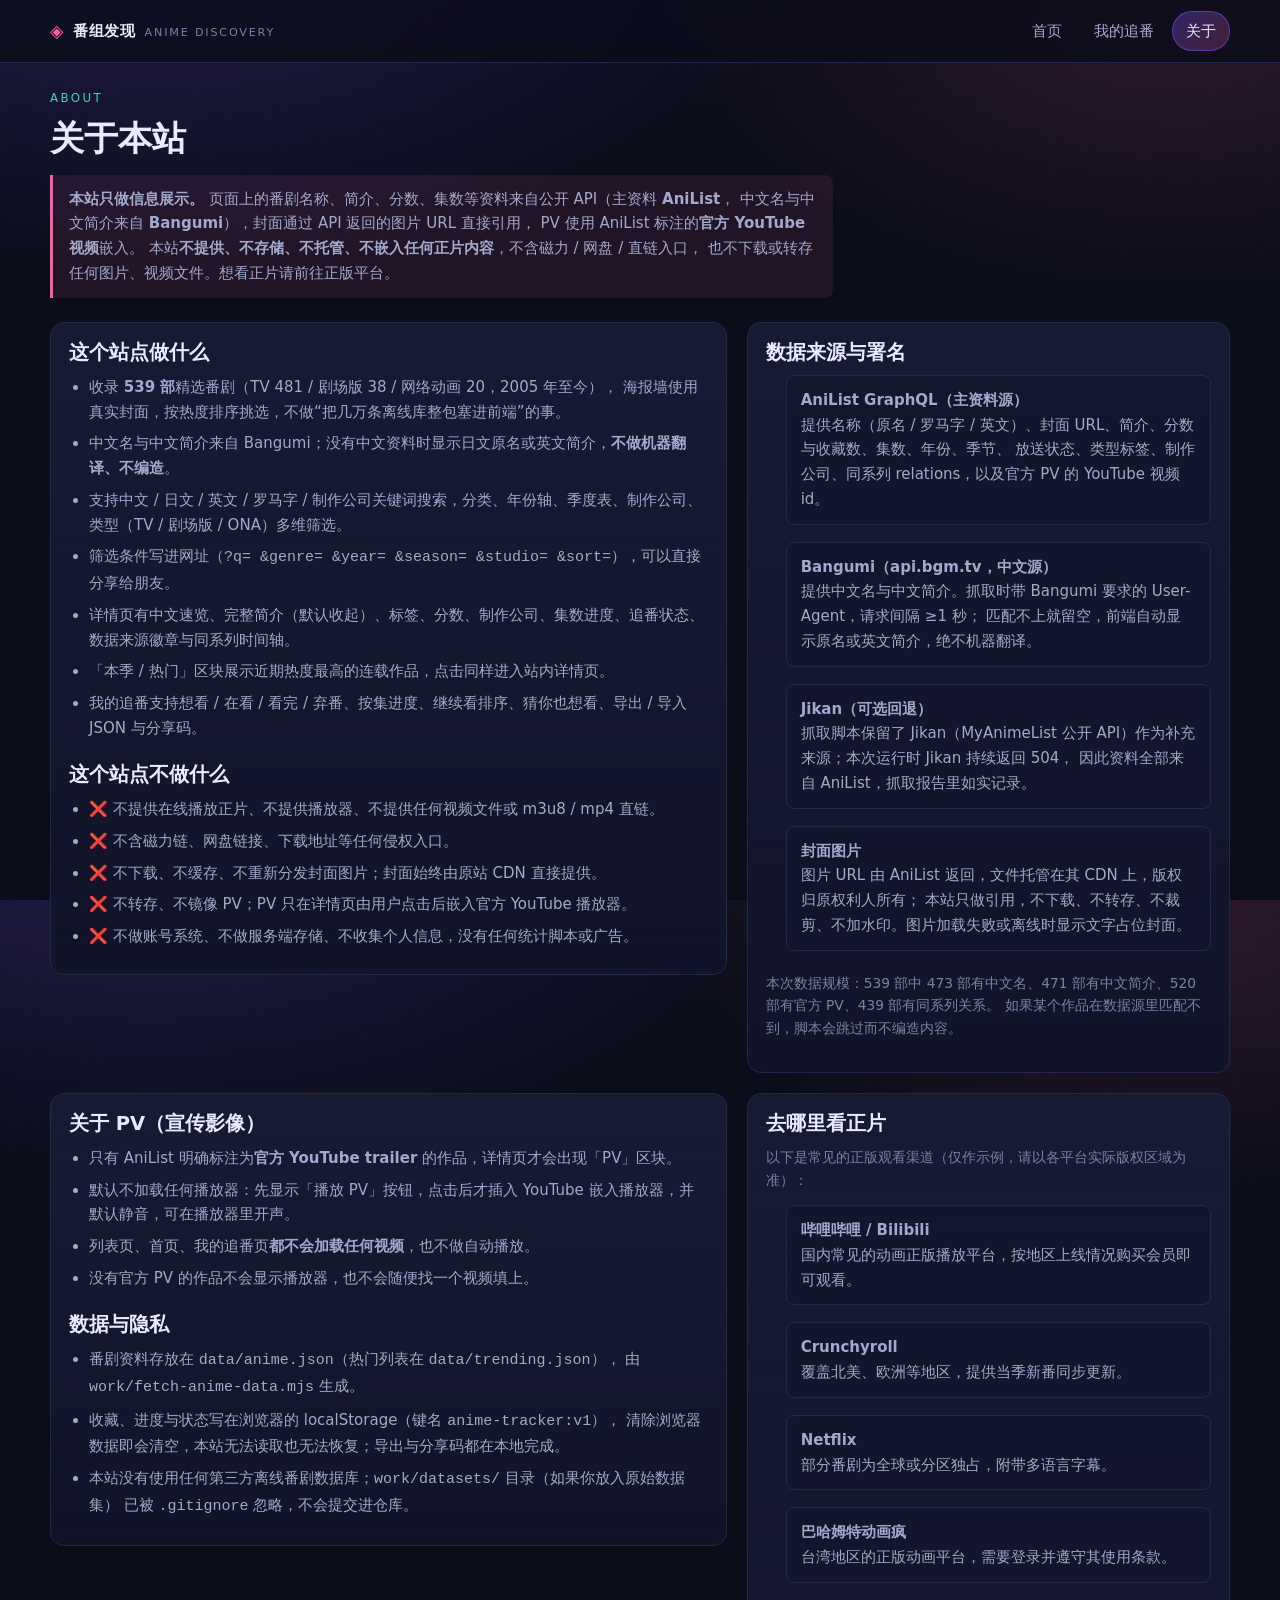
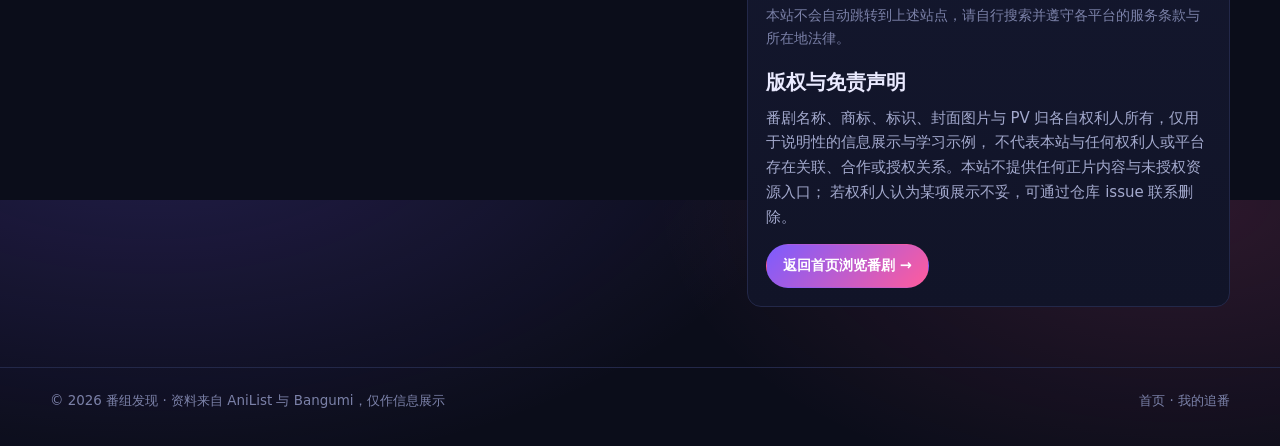
==== outputs/anime-discovery/about.html @ 5e6ad981 "chore: 静态资源加版本号，避免 CDN/浏览器缓存导致新旧资源混用" ====
<!DOCTYPE html>
<html lang="zh-CN">
<head>
<meta charset="utf-8">
<meta name="viewport" content="width=device-width, initial-scale=1">
<title>关于本站 · 番组发现 AnimeDiscovery</title>
<meta name="description" content="本站只做动漫信息展示与个人追番记录：资料来自 AniList 与 Bangumi，PV 为官方 YouTube 嵌入，封面版权归权利人，不提供在线播放。">
<link rel="stylesheet" href="assets/css/style.css?v=20260914">
<link rel="icon" href="data:image/svg+xml,<svg xmlns='http://www.w3.org/2000/svg' viewBox='0 0 32 32'><text y='26' font-size='26'>🌸</text></svg>">
</head>
<body data-page="about">

<header class="site-header">
  <div class="wrap header-inner">
    <a class="brand" href="index.html">
      <span class="brand-mark">◈</span>番组发现
      <span class="brand-sub">Anime Discovery</span>
    </a>
    <nav class="site-nav" aria-label="主导航">
      <a href="index.html" data-nav="home">首页</a>
      <a href="mylist.html" data-nav="mylist">我的追番<span class="mylist-badge" data-fav-count style="display:none">0</span></a>
      <a href="about.html" data-nav="about">关于</a>
    </nav>
  </div>
</header>

<main class="wrap">
  <p class="eyebrow">About</p>
  <h1>关于本站</h1>
  <p class="notice" style="max-width:82ch">
    <strong>本站只做信息展示。</strong>
    页面上的番剧名称、简介、分数、集数等资料来自公开 API（主资料 <strong>AniList</strong>，
    中文名与中文简介来自 <strong>Bangumi</strong>），封面通过 API 返回的图片 URL 直接引用，
    PV 使用 AniList 标注的<strong>官方 YouTube 视频</strong>嵌入。
    本站<strong>不提供、不存储、不托管、不嵌入任何正片内容</strong>，不含磁力 / 网盘 / 直链入口，
    也不下载或转存任何图片、视频文件。想看正片请前往正版平台。
  </p>

  <div class="about-grid" style="margin-top:24px">
    <div class="card">
      <h2>这个站点做什么</h2>
      <ul>
        <li>收录 <strong>539 部</strong>精选番剧（TV 481 / 剧场版 38 / 网络动画 20，2005 年至今），
          海报墙使用真实封面，按热度排序挑选，不做“把几万条离线库整包塞进前端”的事。</li>
        <li>中文名与中文简介来自 Bangumi；没有中文资料时显示日文原名或英文简介，<strong>不做机器翻译、不编造</strong>。</li>
        <li>支持中文 / 日文 / 英文 / 罗马字 / 制作公司关键词搜索，分类、年份轴、季度表、制作公司、类型（TV / 剧场版 / ONA）多维筛选。</li>
        <li>筛选条件写进网址（<code>?q= &amp;genre= &amp;year= &amp;season= &amp;studio= &amp;sort=</code>），可以直接分享给朋友。</li>
        <li>详情页有中文速览、完整简介（默认收起）、标签、分数、制作公司、集数进度、追番状态、数据来源徽章与同系列时间轴。</li>
        <li>「本季 / 热门」区块展示近期热度最高的连载作品，点击同样进入站内详情页。</li>
        <li>我的追番支持想看 / 在看 / 看完 / 弃番、按集进度、继续看排序、猜你也想看、导出 / 导入 JSON 与分享码。</li>
      </ul>

      <h2 style="margin-top:22px">这个站点不做什么</h2>
      <ul>
        <li>❌ 不提供在线播放正片、不提供播放器、不提供任何视频文件或 m3u8 / mp4 直链。</li>
        <li>❌ 不含磁力链、网盘链接、下载地址等任何侵权入口。</li>
        <li>❌ 不下载、不缓存、不重新分发封面图片；封面始终由原站 CDN 直接提供。</li>
        <li>❌ 不转存、不镜像 PV；PV 只在详情页由用户点击后嵌入官方 YouTube 播放器。</li>
        <li>❌ 不做账号系统、不做服务端存储、不收集个人信息，没有任何统计脚本或广告。</li>
      </ul>
    </div>

    <div class="card">
      <h2>数据来源与署名</h2>
      <ul class="legal-list">
        <li>
          <strong>AniList GraphQL（主资料源）</strong>
          提供名称（原名 / 罗马字 / 英文）、封面 URL、简介、分数与收藏数、集数、年份、季节、
          放送状态、类型标签、制作公司、同系列 relations，以及官方 PV 的 YouTube 视频 id。
        </li>
        <li>
          <strong>Bangumi（api.bgm.tv，中文源）</strong>
          提供中文名与中文简介。抓取时带 Bangumi 要求的 User-Agent，请求间隔 ≥1 秒；
          匹配不上就留空，前端自动显示原名或英文简介，绝不机器翻译。
        </li>
        <li>
          <strong>Jikan（可选回退）</strong>
          抓取脚本保留了 Jikan（MyAnimeList 公开 API）作为补充来源；本次运行时 Jikan 持续返回 504，
          因此资料全部来自 AniList，抓取报告里如实记录。
        </li>
        <li>
          <strong>封面图片</strong>
          图片 URL 由 AniList 返回，文件托管在其 CDN 上，版权归原权利人所有；
          本站只做引用，不下载、不转存、不裁剪、不加水印。图片加载失败或离线时显示文字占位封面。
        </li>
      </ul>
      <p class="faint" style="margin-top:14px">
        本次数据规模：539 部中 473 部有中文名、471 部有中文简介、520 部有官方 PV、439 部有同系列关系。
        如果某个作品在数据源里匹配不到，脚本会跳过而不编造内容。
      </p>
    </div>
  </div>

  <div class="about-grid" style="margin-top:20px">
    <div class="card">
      <h2>关于 PV（宣传影像）</h2>
      <ul>
        <li>只有 AniList 明确标注为<strong>官方 YouTube trailer</strong> 的作品，详情页才会出现「PV」区块。</li>
        <li>默认不加载任何播放器：先显示「播放 PV」按钮，点击后才插入 YouTube 嵌入播放器，并默认静音，可在播放器里开声。</li>
        <li>列表页、首页、我的追番页<strong>都不会加载任何视频</strong>，也不做自动播放。</li>
        <li>没有官方 PV 的作品不会显示播放器，也不会随便找一个视频填上。</li>
      </ul>

      <h2 style="margin-top:22px">数据与隐私</h2>
      <ul>
        <li>番剧资料存放在 <code>data/anime.json</code>（热门列表在 <code>data/trending.json</code>），
          由 <code>work/fetch-anime-data.mjs</code> 生成。</li>
        <li>收藏、进度与状态写在浏览器的 localStorage（键名 <code>anime-tracker:v1</code>），
          清除浏览器数据即会清空，本站无法读取也无法恢复；导出与分享码都在本地完成。</li>
        <li>本站没有使用任何第三方离线番剧数据库；<code>work/datasets/</code> 目录（如果你放入原始数据集）
          已被 <code>.gitignore</code> 忽略，不会提交进仓库。</li>
      </ul>
    </div>

    <div class="card">
      <h2>去哪里看正片</h2>
      <p class="faint" style="margin-top:0">以下是常见的正版观看渠道（仅作示例，请以各平台实际版权区域为准）：</p>
      <ul class="legal-list">
        <li><strong>哔哩哔哩 / Bilibili</strong>国内常见的动画正版播放平台，按地区上线情况购买会员即可观看。</li>
        <li><strong>Crunchyroll</strong>覆盖北美、欧洲等地区，提供当季新番同步更新。</li>
        <li><strong>Netflix</strong>部分番剧为全球或分区独占，附带多语言字幕。</li>
        <li><strong>巴哈姆特动画疯</strong>台湾地区的正版动画平台，需要登录并遵守其使用条款。</li>
      </ul>
      <p class="faint" style="margin-top:14px">
        本站不会自动跳转到上述站点，请自行搜索并遵守各平台的服务条款与所在地法律。
      </p>

      <h2 style="margin-top:22px">版权与免责声明</h2>
      <p class="muted" style="margin-top:0">
        番剧名称、商标、标识、封面图片与 PV 归各自权利人所有，仅用于说明性的信息展示与学习示例，
        不代表本站与任何权利人或平台存在关联、合作或授权关系。本站不提供任何正片内容与未授权资源入口；
        若权利人认为某项展示不妥，可通过仓库 issue 联系删除。
      </p>
      <p style="margin-bottom:0"><a class="btn btn-primary" href="index.html">返回首页浏览番剧 →</a></p>
    </div>
  </div>
</main>

<footer class="site-footer">
  <div class="wrap footer-inner">
    <span>© <span data-year>2026</span> 番组发现 · 资料来自 AniList 与 Bangumi，仅作信息展示</span>
    <span><a href="index.html">首页</a> · <a href="mylist.html">我的追番</a></span>
  </div>
</footer>

<script src="assets/js/data.js?v=20260914"></script>
<script src="assets/js/store.js?v=20260914"></script>
<script src="assets/js/ui.js?v=20260914"></script>
</body>
</html>
---- outputs/anime-discovery/assets/css/style.css ----
/* ==========================================================================
   番组发现 AnimeDiscovery —— 深色二次元风格样式表
   仅本地资源，无外链字体/图片。动画克制，尊重 prefers-reduced-motion。
   ========================================================================== */

:root {
  --bg: #0b0d1a;
  --bg-soft: #111428;
  --panel: #161a33;
  --panel-2: #1c2142;
  --line: #2a3060;
  --line-soft: #232849;
  --text: #eaeaff;
  --text-dim: #a3a9cd;
  --text-faint: #7b81a8;
  --accent: #7c5cff;
  --accent-2: #ff5c9d;
  --accent-3: #35d6c8;
  --warn: #ffcf5c;
  --radius-s: 8px;
  --radius: 14px;
  --radius-l: 22px;
  --shadow: 0 18px 40px rgba(4, 6, 20, 0.55);
  --maxw: 1180px;
}

* { box-sizing: border-box; }

html, body { height: 100%; }

body {
  margin: 0;
  background:
    radial-gradient(1100px 620px at 12% -12%, rgba(124, 92, 255, 0.22), transparent 62%),
    radial-gradient(900px 520px at 92% 0%, rgba(255, 92, 157, 0.14), transparent 58%),
    var(--bg);
  color: var(--text);
  font-family: "PingFang SC", "Hiragino Sans GB", "Microsoft YaHei", "Noto Sans SC",
    system-ui, -apple-system, "Segoe UI", sans-serif;
  font-size: 15px;
  line-height: 1.65;
  -webkit-font-smoothing: antialiased;
}

a { color: inherit; text-decoration: none; }
img { max-width: 100%; display: block; }
button, input, select { font: inherit; color: inherit; }

.wrap { width: min(100% - 32px, var(--maxw)); margin: 0 auto; }

/* --------------------------------- 顶栏 -------------------------------- */

.site-header {
  position: sticky;
  top: 0;
  z-index: 24;
  backdrop-filter: blur(14px);
  background: rgba(11, 13, 26, 0.82);
  border-bottom: 1px solid var(--line-soft);
}

.header-inner {
  display: flex;
  align-items: center;
  justify-content: space-between;
  gap: 16px;
  min-height: 62px;
}

.brand {
  display: flex;
  align-items: baseline;
  gap: 9px;
  font-weight: 700;
  letter-spacing: 0.04em;
}

.brand-mark {
  color: var(--accent-2);
  font-size: 1.1rem;
  transform: translateY(1px);
}

.brand-sub {
  font-size: 0.7rem;
  font-weight: 500;
  letter-spacing: 0.16em;
  text-transform: uppercase;
  color: var(--text-faint);
}

.site-nav {
  display: flex;
  align-items: center;
  gap: 4px;
  flex-wrap: wrap;
}

.site-nav a {
  padding: 7px 13px;
  border-radius: 999px;
  color: var(--text-dim);
  font-size: 0.92rem;
  border: 1px solid transparent;
  transition: color 0.16s ease, background 0.16s ease, border-color 0.16s ease;
}

.site-nav a:hover { color: var(--text); background: rgba(124, 92, 255, 0.14); }

.site-nav a.active {
  color: var(--text);
  background: linear-gradient(135deg, rgba(124, 92, 255, 0.32), rgba(255, 92, 157, 0.22));
  border-color: rgba(124, 92, 255, 0.45);
}

.mylist-badge {
  display: inline-block;
  min-width: 18px;
  padding: 0 5px;
  margin-left: 6px;
  border-radius: 999px;
  background: var(--accent-2);
  color: #1a0a17;
  font-size: 0.72rem;
  font-weight: 700;
  text-align: center;
  line-height: 17px;
}

/* --------------------------------- 通用 -------------------------------- */

main { padding: 26px 0 60px; }

.eyebrow {
  font-size: 0.74rem;
  letter-spacing: 0.2em;
  text-transform: uppercase;
  color: var(--accent-3);
  margin: 0 0 8px;
}

h1, h2, h3 { line-height: 1.25; margin: 0 0 10px; }
h1 { font-size: clamp(1.5rem, 3.4vw, 2.15rem); }
h2 { font-size: 1.22rem; }
h3 { font-size: 1rem; }

.muted { color: var(--text-dim); }
.faint { color: var(--text-faint); font-size: 0.86rem; }

.section-head {
  display: flex;
  align-items: flex-end;
  justify-content: space-between;
  gap: 14px;
  flex-wrap: wrap;
  margin: 34px 0 16px;
}

.section-head p { margin: 0; }

.card {
  background: linear-gradient(180deg, var(--panel), var(--bg-soft));
  border: 1px solid var(--line-soft);
  border-radius: var(--radius);
  padding: 18px;
}

/* --------------------------------- 按钮 -------------------------------- */

.btn {
  display: inline-flex;
  align-items: center;
  justify-content: center;
  gap: 7px;
  padding: 9px 16px;
  border-radius: 999px;
  border: 1px solid var(--line);
  background: rgba(28, 33, 66, 0.85);
  color: var(--text);
  cursor: pointer;
  font-size: 0.9rem;
  transition: transform 0.14s ease, border-color 0.14s ease, background 0.14s ease;
}

.btn:hover { border-color: var(--accent); background: rgba(124, 92, 255, 0.2); }
.btn:active { transform: translateY(1px); }

.btn-primary {
  background: linear-gradient(135deg, var(--accent), var(--accent-2));
  border-color: transparent;
  color: #fff;
  font-weight: 600;
}

.btn-primary:hover { background: linear-gradient(135deg, #8f73ff, #ff74ae); }

.btn-ghost { background: transparent; }
.btn-danger:hover { border-color: #ff6b8a; background: rgba(255, 107, 138, 0.16); }
.btn-sm { padding: 6px 12px; font-size: 0.82rem; }

/* --------------------------------- 首页 Hero ---------------------------- */

.hero {
  position: relative;
  border: 1px solid var(--line-soft);
  border-radius: var(--radius-l);
  padding: 30px clamp(18px, 3vw, 34px);
  background:
    radial-gradient(620px 260px at 88% 8%, rgba(255, 92, 157, 0.2), transparent 64%),
    radial-gradient(520px 240px at 6% 96%, rgba(53, 214, 200, 0.16), transparent 62%),
    linear-gradient(150deg, #171b38, #0e1128);
  overflow: hidden;
}

.hero h1 span {
  background: linear-gradient(120deg, var(--accent-2), var(--accent), var(--accent-3));
  -webkit-background-clip: text;
  background-clip: text;
  color: transparent;
}

.hero p { max-width: 62ch; margin: 0 0 20px; color: var(--text-dim); }

.search-row {
  display: flex;
  gap: 10px;
  flex-wrap: wrap;
  align-items: center;
}

.search-box {
  position: relative;
  flex: 1 1 320px;
  max-width: 520px;
}

.search-box input {
  width: 100%;
  padding: 12px 42px 12px 40px;
  border-radius: 999px;
  border: 1px solid var(--line);
  background: rgba(9, 11, 24, 0.75);
  outline: none;
  transition: border-color 0.16s ease, box-shadow 0.16s ease;
}

.search-box input:focus {
  border-color: var(--accent);
  box-shadow: 0 0 0 3px rgba(124, 92, 255, 0.22);
}

.search-box .icon {
  position: absolute;
  left: 15px;
  top: 50%;
  transform: translateY(-50%);
  color: var(--text-faint);
  pointer-events: none;
}

.search-clear {
  position: absolute;
  right: 8px;
  top: 50%;
  transform: translateY(-50%);
  width: 28px;
  height: 28px;
  border-radius: 50%;
  border: none;
  background: transparent;
  color: var(--text-faint);
  cursor: pointer;
  display: none;
}

.search-clear:hover { color: var(--text); background: rgba(255, 255, 255, 0.08); }
.search-box.has-value .search-clear { display: block; }

.hero-stats {
  display: flex;
  gap: 22px;
  flex-wrap: wrap;
  margin-top: 22px;
  padding-top: 18px;
  border-top: 1px dashed var(--line-soft);
}

.hero-stats div strong { display: block; font-size: 1.25rem; }
.hero-stats div span { font-size: 0.8rem; color: var(--text-faint); }

/* -------------------------------- 筛选条 -------------------------------- */

.toolbar {
  display: flex;
  align-items: center;
  justify-content: space-between;
  gap: 14px;
  flex-wrap: wrap;
  margin: 26px 0 12px;
}

.chips { display: flex; gap: 8px; flex-wrap: wrap; }

.chip {
  padding: 7px 15px;
  border-radius: 999px;
  border: 1px solid var(--line);
  background: rgba(22, 26, 51, 0.8);
  color: var(--text-dim);
  cursor: pointer;
  font-size: 0.87rem;
  transition: color 0.16s ease, border-color 0.16s ease, background 0.16s ease;
}

.chip:hover { color: var(--text); border-color: var(--accent); }

.chip[aria-pressed="true"] {
  color: #fff;
  font-weight: 600;
  border-color: transparent;
  background: linear-gradient(135deg, var(--accent), var(--accent-2));
}

.select-wrap { display: flex; align-items: center; gap: 8px; font-size: 0.85rem; color: var(--text-faint); }

select {
  padding: 8px 12px;
  border-radius: 999px;
  border: 1px solid var(--line);
  background: rgba(22, 26, 51, 0.9);
  cursor: pointer;
}

/* -------------------------------- 海报墙 -------------------------------- */

.poster-grid {
  display: grid;
  grid-template-columns: repeat(auto-fill, minmax(178px, 1fr));
  gap: 18px;
  margin-top: 6px;
}

.poster-card {
  display: flex;
  flex-direction: column;
  border-radius: var(--radius);
  border: 1px solid var(--line-soft);
  background: linear-gradient(180deg, var(--panel), #12152b);
  overflow: hidden;
  transition: transform 0.18s ease, border-color 0.18s ease, box-shadow 0.18s ease;
}

.poster-card:hover {
  transform: translateY(-4px);
  border-color: rgba(124, 92, 255, 0.6);
  box-shadow: var(--shadow);
}

.poster-card .cover { position: relative; }

.cover-wrap { position: relative; display: block; line-height: 0; }
.cover-link { display: block; }

.cover {
  position: relative;
  aspect-ratio: 3 / 4.2;
  overflow: hidden;
  isolation: isolate;
  background: #131730;
}

/* 文字兜底封面：离线或图片 404 时显示的渐变 + 标题 */
.cover-fallback {
  position: absolute;
  inset: 0;
  display: flex;
  flex-direction: column;
  justify-content: flex-end;
  gap: 6px;
  padding: 14px;
  z-index: 0;
}

.cover-fallback::before {
  content: "";
  position: absolute;
  inset: 0;
  background:
    repeating-linear-gradient(115deg, rgba(255, 255, 255, 0.07) 0 2px, transparent 2px 16px),
    radial-gradient(120% 80% at 80% 0%, rgba(255, 255, 255, 0.24), transparent 60%);
  mix-blend-mode: screen;
  opacity: 0.75;
  z-index: -1;
}

.cover-fallback::after {
  content: "";
  position: absolute;
  inset: 0;
  background: linear-gradient(180deg, transparent 34%, rgba(6, 7, 18, 0.72) 100%);
  z-index: -1;
}

/* 真实封面图（远程 URL，本站不下载图片文件） */
.cover-img {
  position: absolute;
  inset: 0;
  width: 100%;
  height: 100%;
  object-fit: cover;
  object-position: center top;
  z-index: 1;
}

/* 图片加载成功后只留渐变底色，隐藏占位文字，避免文字压在海报上 */
.cover.has-image .cover-fallback > * { display: none; }

.cover.has-image .cover-fallback::after {
  background: linear-gradient(180deg, rgba(6, 7, 18, 0.28) 0%, transparent 26%, transparent 62%, rgba(6, 7, 18, 0.62) 100%);
}

.cover-emoji {
  font-size: 1.9rem;
  line-height: 1;
  filter: drop-shadow(0 4px 10px rgba(0, 0, 0, 0.45));
}

.cover-title {
  font-weight: 700;
  font-size: 0.98rem;
  line-height: 1.32;
  text-shadow: 0 2px 12px rgba(0, 0, 0, 0.6);
}

.cover-meta { font-size: 0.74rem; color: rgba(255, 255, 255, 0.78); letter-spacing: 0.04em; }

.cover-tag {
  position: absolute;
  top: 10px;
  left: 10px;
  z-index: 3;
  padding: 3px 9px;
  border-radius: 999px;
  background: rgba(8, 10, 22, 0.72);
  border: 1px solid rgba(255, 255, 255, 0.18);
  font-size: 0.7rem;
  letter-spacing: 0.06em;
}

.cover-fav {
  position: absolute;
  top: 8px;
  right: 8px;
  z-index: 4;
  width: 30px;
  height: 30px;
  border-radius: 50%;
  border: 1px solid rgba(255, 255, 255, 0.2);
  background: rgba(8, 10, 22, 0.7);
  color: var(--text-dim);
  cursor: pointer;
  font-size: 0.9rem;
  line-height: 1;
}

.cover-fav:hover { color: var(--accent-2); border-color: var(--accent-2); }
.cover-fav[aria-pressed="true"] { color: var(--accent-2); border-color: var(--accent-2); background: rgba(255, 92, 157, 0.18); }

.poster-body { padding: 11px 13px 14px; display: flex; flex-direction: column; gap: 8px; flex: 1; }

.poster-title {
  font-weight: 600;
  font-size: 0.97rem;
  display: -webkit-box;
  -webkit-line-clamp: 2;
  -webkit-box-orient: vertical;
  overflow: hidden;
}

.poster-sub { font-size: 0.78rem; color: var(--text-faint); }

.tag-row { display: flex; gap: 6px; flex-wrap: wrap; }

.tag {
  font-size: 0.72rem;
  padding: 2px 9px;
  border-radius: 999px;
  border: 1px solid var(--line);
  color: var(--text-dim);
  background: rgba(124, 92, 255, 0.1);
}

.tag-cat {
  background: linear-gradient(135deg, rgba(124, 92, 255, 0.26), rgba(255, 92, 157, 0.2));
  color: var(--text);
  border-color: transparent;
}

.rating {
  color: var(--warn);
  font-variant-numeric: tabular-nums;
  font-size: 0.82rem;
}

/* 进度条 */

.progress {
  --pct: 0%;
  position: relative;
  height: 6px;
  border-radius: 999px;
  background: rgba(255, 255, 255, 0.11);
  overflow: hidden;
}

.progress > i {
  position: absolute;
  inset: 0 auto 0 0;
  width: var(--pct);
  border-radius: 999px;
  background: linear-gradient(90deg, var(--accent), var(--accent-2));
}

.progress-line { display: flex; align-items: center; gap: 9px; }
.progress-line .progress { flex: 1; }

/* ------------------------------- 详情页 -------------------------------- */

.detail-hero {
  display: grid;
  grid-template-columns: minmax(0, 268px) minmax(0, 1fr);
  gap: 26px;
  align-items: start;
  padding: 24px;
  border-radius: var(--radius-l);
  border: 1px solid var(--line-soft);
  background:
    radial-gradient(520px 260px at 6% 0%, rgba(124, 92, 255, 0.22), transparent 64%),
    linear-gradient(160deg, #171b38, #0e1128);
}

.detail-cover .cover { border-radius: var(--radius); aspect-ratio: 3 / 4.2; }

.detail-info h1 { margin-bottom: 6px; }

.meta-line {
  display: flex;
  gap: 8px 16px;
  flex-wrap: wrap;
  color: var(--text-faint);
  font-size: 0.86rem;
  margin-bottom: 14px;
}

.synopsis { color: var(--text-dim); margin: 0 0 16px; }

.action-row { display: flex; gap: 10px; flex-wrap: wrap; align-items: center; }

.detail-columns {
  display: grid;
  grid-template-columns: minmax(0, 1.25fr) minmax(0, 1fr);
  gap: 22px;
  margin-top: 22px;
  align-items: start;
}

/* 集数列表 */

.episode-list { list-style: none; margin: 0; padding: 0; display: flex; flex-direction: column; gap: 8px; }

.episode {
  display: flex;
  align-items: center;
  gap: 12px;
  padding: 10px 12px;
  border-radius: var(--radius-s);
  border: 1px solid var(--line-soft);
  background: rgba(18, 21, 43, 0.75);
  cursor: pointer;
  transition: border-color 0.16s ease, background 0.16s ease;
}

.episode:hover { border-color: var(--accent); background: rgba(124, 92, 255, 0.12); }
.episode.watched { border-color: rgba(53, 214, 200, 0.42); background: rgba(53, 214, 200, 0.08); }

.ep-num {
  flex: 0 0 auto;
  width: 42px;
  height: 42px;
  border-radius: 10px;
  display: grid;
  place-items: center;
  font-weight: 700;
  font-size: 0.86rem;
  background: linear-gradient(135deg, rgba(124, 92, 255, 0.4), rgba(255, 92, 157, 0.3));
}

.episode.watched .ep-num { background: linear-gradient(135deg, rgba(53, 214, 200, 0.5), rgba(124, 92, 255, 0.34)); }

.ep-text { flex: 1; min-width: 0; }
.ep-text strong { display: block; font-size: 0.94rem; font-weight: 600; }
.ep-text span { display: block; font-size: 0.8rem; color: var(--text-faint); }

.ep-check {
  flex: 0 0 auto;
  width: 26px;
  height: 26px;
  border-radius: 50%;
  border: 1px solid var(--line);
  display: grid;
  place-items: center;
  font-size: 0.8rem;
  color: transparent;
  background: rgba(255, 255, 255, 0.04);
}

.episode.watched .ep-check { color: #06201d; border-color: transparent; background: var(--accent-3); }

/* 相关推荐 */

.related-grid {
  display: grid;
  grid-template-columns: repeat(auto-fill, minmax(120px, 1fr));
  gap: 12px;
}

.kv { list-style: none; margin: 0; padding: 0; display: flex; flex-direction: column; gap: 9px; }

.kv li {
  display: flex;
  align-items: baseline;
  justify-content: space-between;
  gap: 14px;
  padding-bottom: 8px;
  border-bottom: 1px dashed var(--line-soft);
}

.kv li:last-child { border-bottom: none; padding-bottom: 0; }
.kv li span:first-child { color: var(--text-faint); font-size: 0.84rem; flex: 0 0 auto; }
.kv li span:last-child { text-align: right; }

.ep-actions { display: flex; gap: 8px; flex-wrap: wrap; margin-bottom: 12px; }

.related-card { border-radius: var(--radius-s); overflow: hidden; border: 1px solid var(--line-soft); }
.related-card .cover { aspect-ratio: 3 / 3.6; padding: 10px; }
.related-card .cover-fallback { padding: 10px; }
.related-card .cover-title { font-size: 0.84rem; }
.related-card .cover-emoji { font-size: 1.4rem; }

/* ------------------------------ 我的追番 ------------------------------- */

.mylist-grid {
  display: grid;
  grid-template-columns: repeat(auto-fill, minmax(280px, 1fr));
  gap: 16px;
}

.mylist-item {
  display: flex;
  gap: 14px;
  padding: 14px;
  border-radius: var(--radius);
  border: 1px solid var(--line-soft);
  background: linear-gradient(180deg, var(--panel), #12152b);
}

.mylist-item .thumb {
  flex: 0 0 76px;
  border-radius: 10px;
  overflow: hidden;
}

.mylist-item .thumb .cover { aspect-ratio: 3 / 4.2; padding: 8px; }
.mylist-item .thumb .cover-fallback { padding: 8px; }
.mylist-item .thumb .cover-emoji { font-size: 1.2rem; }
.mylist-item .thumb .cover-title { font-size: 0.62rem; }

.mylist-item .body { flex: 1; min-width: 0; display: flex; flex-direction: column; gap: 8px; }
.mylist-item h3 { margin: 0; font-size: 1rem; }

.item-actions { display: flex; gap: 8px; flex-wrap: wrap; margin-top: auto; }

.stat-row {
  display: grid;
  grid-template-columns: repeat(auto-fit, minmax(150px, 1fr));
  gap: 14px;
  margin: 22px 0 6px;
}

.stat { padding: 14px 16px; border-radius: var(--radius); border: 1px solid var(--line-soft); background: rgba(18, 21, 43, 0.7); }
.stat strong { display: block; font-size: 1.4rem; }
.stat span { font-size: 0.8rem; color: var(--text-faint); }

/* 空状态 */

.empty {
  padding: 42px 20px;
  text-align: center;
  border-radius: var(--radius);
  border: 1px dashed var(--line);
  background: rgba(18, 21, 43, 0.5);
}

.empty p { margin: 6px 0 16px; color: var(--text-dim); }

/* -------------------------------- 关于页 ------------------------------- */

.about-grid { display: grid; grid-template-columns: minmax(0, 1.4fr) minmax(0, 1fr); gap: 20px; align-items: start; }
.about-grid ul { margin: 8px 0 0; padding-left: 20px; color: var(--text-dim); }
.about-grid li { margin-bottom: 7px; }

.notice {
  border-left: 3px solid var(--accent-2);
  background: rgba(255, 92, 157, 0.09);
  padding: 12px 16px;
  border-radius: 0 var(--radius-s) var(--radius-s) 0;
  color: var(--text-dim);
}

.legal-list { list-style: none; margin: 0; padding: 0; display: flex; flex-direction: column; gap: 10px; }

.legal-list li {
  padding: 12px 14px;
  border-radius: var(--radius-s);
  border: 1px solid var(--line-soft);
  background: rgba(18, 21, 43, 0.6);
}

.legal-list strong { display: block; }

/* -------------------------------- 页脚 --------------------------------- */

.site-footer {
  border-top: 1px solid var(--line-soft);
  padding: 22px 0 34px;
  color: var(--text-faint);
  font-size: 0.84rem;
}

.footer-inner { display: flex; justify-content: space-between; gap: 14px; flex-wrap: wrap; }
.footer-inner a:hover { color: var(--text); }

/* --------------------------- 本季 / 热门 区块 --------------------------- */

.trend-strip {
  display: grid;
  grid-auto-flow: column;
  grid-auto-columns: minmax(148px, 1fr);
  gap: 14px;
  overflow-x: auto;
  padding: 4px 4px 14px;
  scroll-snap-type: x proximity;
  scrollbar-width: thin;
}

.trend-card {
  width: 148px;
  border-radius: var(--radius);
  border: 1px solid var(--line-soft);
  background: linear-gradient(180deg, var(--panel), #12152b);
  overflow: hidden;
  scroll-snap-align: start;
  transition: transform 0.18s ease, border-color 0.18s ease;
}

.trend-card:hover { transform: translateY(-3px); border-color: rgba(124, 92, 255, 0.6); }

.trend-link { position: relative; display: block; }
.trend-link .cover { aspect-ratio: 3 / 4; border-radius: 0; }
.trend-link .cover-title { font-size: 0.78rem; }
.trend-link .cover-emoji { font-size: 1.3rem; }

.trend-rank {
  position: absolute;
  left: 8px;
  bottom: 8px;
  z-index: 3;
  padding: 2px 9px;
  border-radius: 999px;
  background: rgba(8, 10, 22, 0.78);
  border: 1px solid rgba(255, 255, 255, 0.22);
  font-size: 0.72rem;
  font-weight: 700;
  color: var(--warn);
}

.trend-body { padding: 9px 11px 12px; display: flex; flex-direction: column; gap: 4px; }

.trend-title {
  font-size: 0.86rem;
  font-weight: 600;
  line-height: 1.35;
  display: -webkit-box;
  -webkit-line-clamp: 2;
  -webkit-box-orient: vertical;
  overflow: hidden;
}

.trend-hint { color: var(--accent-3); }

/* ------------------------------ 简介区块 -------------------------------- */

.synopsis-block { margin: 16px 0 4px; }
.synopsis-block h3 { margin: 14px 0 6px; font-size: 0.94rem; color: var(--text); }
.synopsis-block h3:first-child { margin-top: 0; }

.summary-zh {
  padding: 12px 14px;
  border-radius: var(--radius-s);
  border: 1px solid rgba(124, 92, 255, 0.35);
  background: rgba(124, 92, 255, 0.1);
}

.summary-zh p { margin: 0 0 6px; color: var(--text); }
.summary-zh p.faint { margin: 0; }

.synopsis { color: var(--text-dim); margin: 0 0 8px; }

.synopsis-clamped {
  display: -webkit-box;
  -webkit-line-clamp: 6;
  -webkit-box-orient: vertical;
  overflow: hidden;
}

/* --------------------------- 追番状态与进度 ----------------------------- */

.status-wrap { display: flex; align-items: center; gap: 8px; }
.status-wrap .faint { font-size: 0.8rem; }

.status-select {
  padding: 7px 12px;
  border-radius: 999px;
  border: 1px solid var(--line);
  background: rgba(22, 26, 51, 0.9);
  font-size: 0.85rem;
  cursor: pointer;
}

.track-row { display: flex; align-items: center; gap: 10px; flex-wrap: wrap; }

.status-tag { border-color: transparent; font-weight: 600; }
.status-watching { background: rgba(53, 214, 200, 0.2); color: #8ff3e8; }
.status-completed { background: rgba(124, 92, 255, 0.26); color: #cfc3ff; }
.status-planned { background: rgba(255, 207, 92, 0.18); color: var(--warn); }

/* ------------------------------ 外链按钮 -------------------------------- */

.link-row { display: flex; gap: 10px; flex-wrap: wrap; margin-top: 12px; }

.btn-ext {
  border-color: rgba(53, 214, 200, 0.42);
  background: rgba(53, 214, 200, 0.1);
}

.btn-ext:hover { border-color: var(--accent-3); background: rgba(53, 214, 200, 0.2); }

.meta-row { display: flex; align-items: center; gap: 10px; flex-wrap: wrap; }

.related-title {
  padding: 8px 10px 10px;
  font-size: 0.82rem;
  line-height: 1.35;
  display: -webkit-box;
  -webkit-line-clamp: 2;
  -webkit-box-orient: vertical;
  overflow: hidden;
}

/* ------------------------- 浏览 / 筛选 / 骨架屏 -------------------------- */

.browse { margin-top: 30px; }

.chip-sm { padding: 5px 11px; font-size: 0.8rem; }

.chip-row-label {
  flex: 0 0 auto;
  font-size: 0.82rem;
  color: var(--text-faint);
  padding-top: 6px;
}

.chips-scroll {
  flex: 1;
  flex-wrap: nowrap;
  overflow-x: auto;
  padding-bottom: 6px;
  scrollbar-width: thin;
}

.chips-scroll .chip { flex: 0 0 auto; }

.season-board { margin-top: 14px; padding: 16px 18px; }

.season-board-head {
  display: flex;
  align-items: baseline;
  gap: 12px;
  flex-wrap: wrap;
  margin-bottom: 10px;
}

.season-board-head h3 { margin: 0; }

.toolbar-filters { margin-top: 6px; gap: 16px; }

.load-more-wrap { display: flex; justify-content: center; margin: 22px 0 6px; }

.stat-row-6 { grid-template-columns: repeat(auto-fit, minmax(120px, 1fr)); }

.chip-row { display: flex; gap: 10px; flex-wrap: wrap; margin: 12px 0; }

.share-area {
  width: 100%;
  margin-top: 10px;
  padding: 12px 14px;
  border-radius: var(--radius-s);
  border: 1px solid var(--line);
  background: rgba(9, 11, 24, 0.7);
  color: var(--text-dim);
  font-family: ui-monospace, SFMono-Regular, Menlo, monospace;
  font-size: 0.78rem;
  resize: vertical;
}

.data-message { margin: 10px 0 0; font-size: 0.86rem; }
.data-message.ok { color: var(--accent-3); }
.data-message.warn { color: var(--warn); }
.data-message.err { color: #ff8ba7; }

/* 骨架屏：不闪烁，静态浅色块 */
.skeleton {
  background: linear-gradient(180deg, rgba(255, 255, 255, 0.07), rgba(255, 255, 255, 0.04));
  border-radius: var(--radius-s);
}

.skeleton-card { pointer-events: none; }
.skeleton-cover { aspect-ratio: 3 / 4.2; border-radius: 0; }
.skeleton-line { height: 12px; margin-bottom: 8px; }
.skeleton-line.w80 { width: 80%; }
.skeleton-line.w60 { width: 60%; }
.skeleton-line.w40 { width: 40%; }

/* --------------------------- 详情页新增组件 ----------------------------- */

.badge-row { display: flex; gap: 8px; flex-wrap: wrap; margin: 10px 0 4px; }

.badge {
  font-size: 0.72rem;
  padding: 3px 10px;
  border-radius: 999px;
  border: 1px solid var(--line);
  background: rgba(124, 92, 255, 0.14);
  color: var(--text-dim);
}

.badge-source { border-color: rgba(53, 214, 200, 0.45); color: #8ff3e8; background: rgba(53, 214, 200, 0.12); }
.badge-warn { border-color: rgba(255, 207, 92, 0.45); color: var(--warn); background: rgba(255, 207, 92, 0.12); }

.syn-block { margin: 12px 0 0; }
.syn-block h3 { margin: 0 0 6px; font-size: 0.92rem; }
.syn-block .btn { margin-top: 8px; }

.pv-card { margin-top: 22px; }

.pv-player {
  position: relative;
  margin-top: 12px;
  border-radius: var(--radius);
  overflow: hidden;
  border: 1px solid var(--line-soft);
  background: #0a0c18;
  aspect-ratio: 16 / 9;
}

.pv-placeholder {
  position: absolute;
  inset: 0;
  display: flex;
  flex-direction: column;
  align-items: center;
  justify-content: center;
  gap: 10px;
  text-align: center;
  padding: 18px;
}

.pv-placeholder p { margin: 0; max-width: 46ch; }

.pv-icon {
  width: 46px;
  height: 46px;
  border-radius: 50%;
  display: grid;
  place-items: center;
  background: linear-gradient(135deg, var(--accent), var(--accent-2));
  color: #fff;
  font-size: 1.1rem;
}

.pv-frame { position: absolute; inset: 0; width: 100%; height: 100%; border: 0; }

.timeline { list-style: none; margin: 12px 0 0; padding: 0 0 0 18px; position: relative; }

.timeline::before {
  content: "";
  position: absolute;
  left: 4px;
  top: 6px;
  bottom: 6px;
  width: 1px;
  background: var(--line);
}

.timeline-item { position: relative; padding: 0 0 16px 6px; }
.timeline-item:last-child { padding-bottom: 0; }

.timeline-dot {
  position: absolute;
  left: -18px;
  top: 6px;
  width: 9px;
  height: 9px;
  border-radius: 50%;
  background: var(--line);
  border: 1px solid var(--bg);
}

.timeline-item.in-library .timeline-dot { background: var(--accent-2); }

.timeline-head { display: flex; align-items: center; gap: 8px; flex-wrap: wrap; margin-bottom: 2px; }
.relation-tag { border-color: transparent; background: rgba(124, 92, 255, 0.2); color: var(--text); }
.timeline-title { font-weight: 600; font-size: 0.94rem; }
.timeline-title:hover { color: var(--accent-2); }
.timeline-body .btn { margin-top: 6px; }

.trend-sub {
  font-size: 0.72rem;
  display: -webkit-box;
  -webkit-line-clamp: 1;
  -webkit-box-orient: vertical;
  overflow: hidden;
}

/* ------------------------------ 响应式 --------------------------------- */

@media (max-width: 900px) {
  .detail-hero { grid-template-columns: minmax(0, 190px) minmax(0, 1fr); gap: 18px; }
  .detail-columns { grid-template-columns: 1fr; }
  .about-grid { grid-template-columns: 1fr; }
}

@media (max-width: 640px) {
  body { font-size: 14.5px; }
  .wrap { width: min(100% - 24px, var(--maxw)); }
  .header-inner { min-height: 56px; gap: 10px; }
  .brand-sub { display: none; }
  .site-nav a { padding: 6px 10px; font-size: 0.86rem; }
  .hero { padding: 22px 16px; }
  .hero-stats { gap: 14px; }
  .poster-grid { grid-template-columns: repeat(auto-fill, minmax(140px, 1fr)); gap: 12px; }
  .poster-body { padding: 10px; }
  .trend-strip { grid-auto-columns: minmax(132px, 1fr); gap: 10px; }
  .trend-card { width: 132px; }
  .stat-row-6 { grid-template-columns: repeat(2, minmax(0, 1fr)); }
  .toolbar-filters { gap: 10px; }
  .toolbar-filters .select-wrap { width: 100%; justify-content: space-between; }
  .chip-row-label { width: 100%; padding-top: 0; }
  .detail-hero { grid-template-columns: 1fr; padding: 16px; }
  .detail-cover { max-width: 220px; }
  .action-row { gap: 8px; }
  .status-wrap { width: 100%; justify-content: space-between; }
  main { padding: 18px 0 48px; }
}

@media (prefers-reduced-motion: reduce) {
  * { transition: none !important; animation: none !important; }
  .poster-card:hover { transform: none; }
}

/* 焦点可见性（键盘无障碍） */
:focus-visible { outline: 2px solid var(--accent-3); outline-offset: 2px; }
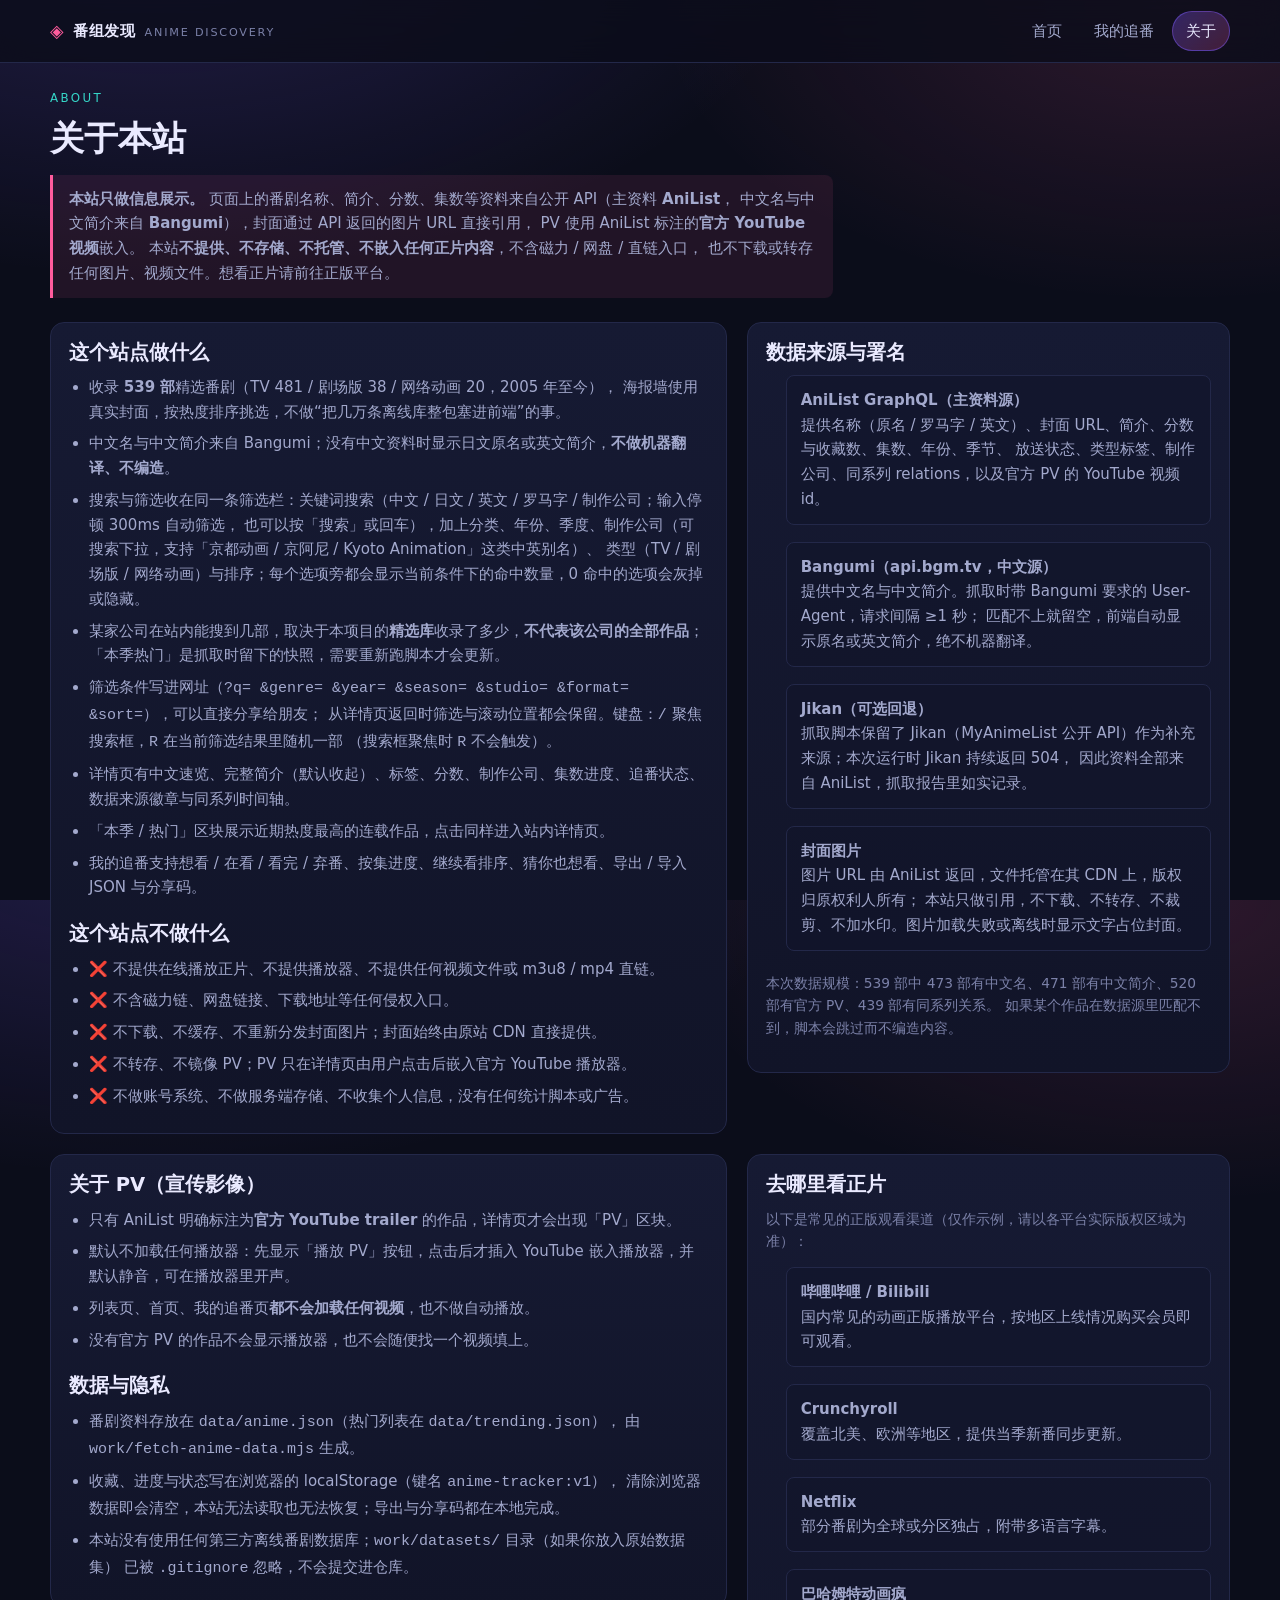
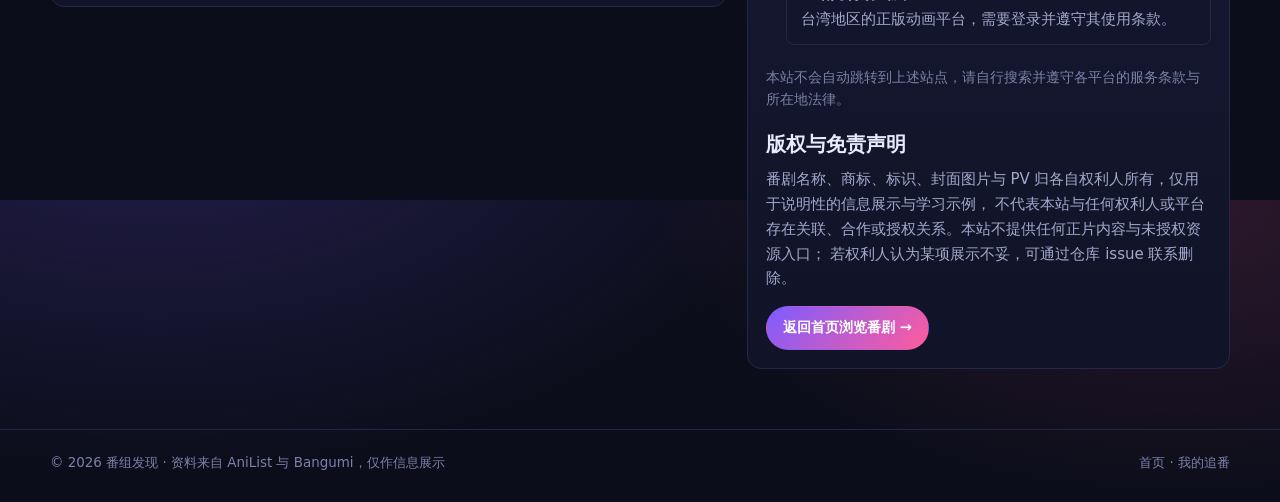
==== commit b51e053e: "feat: 首页搜索与筛选合并为一条筛选栏（命中数量、条件标签、自动加载、热门快照说明）" ====
--- a/outputs/anime-discovery/about.html
+++ b/outputs/anime-discovery/about.html
@@ -5,7 +5,7 @@
 <meta name="viewport" content="width=device-width, initial-scale=1">
 <title>关于本站 · 番组发现 AnimeDiscovery</title>
 <meta name="description" content="本站只做动漫信息展示与个人追番记录：资料来自 AniList 与 Bangumi，PV 为官方 YouTube 嵌入，封面版权归权利人，不提供在线播放。">
-<link rel="stylesheet" href="assets/css/style.css?v=20260914">
+<link rel="stylesheet" href="assets/css/style.css?v=20260914c">
 <link rel="icon" href="data:image/svg+xml,<svg xmlns='http://www.w3.org/2000/svg' viewBox='0 0 32 32'><text y='26' font-size='26'>🌸</text></svg>">
 </head>
 <body data-page="about">
@@ -43,8 +43,14 @@
         <li>收录 <strong>539 部</strong>精选番剧（TV 481 / 剧场版 38 / 网络动画 20，2005 年至今），
           海报墙使用真实封面，按热度排序挑选，不做“把几万条离线库整包塞进前端”的事。</li>
         <li>中文名与中文简介来自 Bangumi；没有中文资料时显示日文原名或英文简介，<strong>不做机器翻译、不编造</strong>。</li>
-        <li>支持中文 / 日文 / 英文 / 罗马字 / 制作公司关键词搜索，分类、年份轴、季度表、制作公司、类型（TV / 剧场版 / ONA）多维筛选。</li>
-        <li>筛选条件写进网址（<code>?q= &amp;genre= &amp;year= &amp;season= &amp;studio= &amp;sort=</code>），可以直接分享给朋友。</li>
+        <li>搜索与筛选收在同一条筛选栏：关键词搜索（中文 / 日文 / 英文 / 罗马字 / 制作公司；输入停顿 300ms 自动筛选，
+          也可以按「搜索」或回车），加上分类、年份、季度、制作公司（可搜索下拉，支持「京都动画 / 京阿尼 / Kyoto Animation」这类中英别名）、
+          类型（TV / 剧场版 / 网络动画）与排序；每个选项旁都会显示当前条件下的命中数量，0 命中的选项会灰掉或隐藏。</li>
+        <li>某家公司在站内能搜到几部，取决于本项目的<strong>精选库</strong>收录了多少，<strong>不代表该公司的全部作品</strong>；
+          「本季热门」是抓取时留下的快照，需要重新跑脚本才会更新。</li>
+        <li>筛选条件写进网址（<code>?q= &amp;genre= &amp;year= &amp;season= &amp;studio= &amp;format= &amp;sort=</code>），可以直接分享给朋友；
+          从详情页返回时筛选与滚动位置都会保留。键盘：<code>/</code> 聚焦搜索框，<code>R</code> 在当前筛选结果里随机一部
+          （搜索框聚焦时 <code>R</code> 不会触发）。</li>
         <li>详情页有中文速览、完整简介（默认收起）、标签、分数、制作公司、集数进度、追番状态、数据来源徽章与同系列时间轴。</li>
         <li>「本季 / 热门」区块展示近期热度最高的连载作品，点击同样进入站内详情页。</li>
         <li>我的追番支持想看 / 在看 / 看完 / 弃番、按集进度、继续看排序、猜你也想看、导出 / 导入 JSON 与分享码。</li>
@@ -143,8 +149,8 @@
   </div>
 </footer>
 
-<script src="assets/js/data.js?v=20260914"></script>
-<script src="assets/js/store.js?v=20260914"></script>
-<script src="assets/js/ui.js?v=20260914"></script>
+<script src="assets/js/data.js?v=20260914c"></script>
+<script src="assets/js/store.js?v=20260914c"></script>
+<script src="assets/js/ui.js?v=20260914c"></script>
 </body>
 </html>
--- a/outputs/anime-discovery/assets/css/style.css
+++ b/outputs/anime-discovery/assets/css/style.css
@@ -26,6 +26,9 @@
 
 * { box-sizing: border-box; }
 
+/* [hidden] 必须真的隐藏：.btn 等类会设置 display，会盖掉浏览器默认样式 */
+[hidden] { display: none !important; }
+
 html, body { height: 100%; }
 
 body {
@@ -1042,6 +1045,155 @@
   overflow: hidden;
 }
 
+/* -------------------- 首页筛选栏与结果区（搜索 + 筛选一套） -------------------- */
+
+.hero-actions { display: flex; gap: 10px; flex-wrap: wrap; align-items: center; }
+
+.filter-bar { padding: 14px 16px; margin-bottom: 14px; }
+
+.filter-main { display: flex; gap: 10px; align-items: center; flex-wrap: wrap; }
+.filter-main .search-box { flex: 1 1 260px; max-width: 620px; }
+.filter-main #searchBtn { flex: 0 0 auto; }
+
+.filter-toggle { display: none; }
+.filter-count {
+  min-width: 18px;
+  padding: 0 5px;
+  border-radius: 999px;
+  background: var(--accent-2);
+  color: #1a0a17;
+  font-size: 0.72rem;
+  font-weight: 700;
+  text-align: center;
+  line-height: 17px;
+}
+
+.filter-fields {
+  display: flex;
+  flex-wrap: wrap;
+  gap: 14px 18px;
+  align-items: flex-end;
+  margin-top: 14px;
+  padding-top: 14px;
+  border-top: 1px dashed var(--line-soft);
+}
+
+.field { display: flex; flex-direction: column; gap: 6px; min-width: 0; }
+.field-label { font-size: 0.8rem; color: var(--text-faint); }
+.field-chips { flex: 1 1 100%; }
+.field-chips .chips { gap: 7px; }
+.field select { padding: 8px 12px; min-width: 132px; }
+
+/* 分类 / 年份 / 季度 / 公司选项旁的命中数量 */
+.chip-count {
+  display: inline-block;
+  font-size: 0.74rem;
+  color: var(--text-faint);
+  font-variant-numeric: tabular-nums;
+}
+.chip[aria-pressed="true"] .chip-count { color: rgba(255, 255, 255, 0.82); }
+.chip.is-empty { opacity: 0.42; cursor: not-allowed; }
+.chip.is-empty:hover { border-color: var(--line); color: var(--text-dim); }
+
+/* 制作公司：可搜索下拉（支持中文别名与英文原名） */
+.combo { position: relative; min-width: 230px; }
+.combo input {
+  width: 100%;
+  padding: 9px 12px;
+  border-radius: 999px;
+  border: 1px solid var(--line);
+  background: rgba(22, 26, 51, 0.9);
+  outline: none;
+}
+.combo input:focus { border-color: var(--accent); box-shadow: 0 0 0 3px rgba(124, 92, 255, 0.2); }
+
+.combo-list {
+  position: absolute;
+  z-index: 30;
+  top: calc(100% + 6px);
+  left: 0;
+  right: 0;
+  max-height: 290px;
+  overflow-y: auto;
+  overscroll-behavior: contain;
+  padding: 6px;
+  border-radius: var(--radius);
+  border: 1px solid var(--line);
+  background: #141834;
+  box-shadow: var(--shadow);
+}
+
+.combo-item {
+  display: flex;
+  align-items: center;
+  justify-content: space-between;
+  gap: 10px;
+  width: 100%;
+  padding: 8px 10px;
+  border: 0;
+  border-radius: var(--radius-s);
+  background: transparent;
+  color: var(--text-dim);
+  text-align: left;
+  cursor: pointer;
+  font-size: 0.86rem;
+}
+.combo-item:hover, .combo-item.is-focus { background: rgba(124, 92, 255, 0.18); color: var(--text); }
+.combo-item.is-selected { color: var(--text); background: rgba(124, 92, 255, 0.26); }
+.combo-item-all { margin-bottom: 4px; border-bottom: 1px solid var(--line-soft); border-radius: var(--radius-s); }
+.combo-item.is-empty { opacity: 0.45; cursor: not-allowed; }
+.combo-item-count { flex: 0 0 auto; font-size: 0.76rem; color: var(--text-faint); font-variant-numeric: tabular-nums; }
+.combo-empty { padding: 10px 12px; font-size: 0.82rem; color: var(--text-faint); }
+
+.filter-hint { margin: 12px 0 0; font-size: 0.83rem; color: var(--accent-3); }
+
+/* 结果区顶部：共 N 部 + 当前条件标签 */
+.results-head {
+  display: flex;
+  align-items: center;
+  justify-content: space-between;
+  gap: 12px;
+  flex-wrap: wrap;
+  margin: 4px 0 14px;
+  scroll-margin-top: 84px;
+}
+.results-top { display: flex; align-items: baseline; gap: 10px; flex-wrap: wrap; }
+.results-count { font-size: 1.02rem; }
+.results-meta { font-size: 0.8rem; }
+.results-filters { display: flex; align-items: center; gap: 10px; flex-wrap: wrap; }
+
+.active-chips { display: flex; gap: 8px; flex-wrap: wrap; align-items: center; }
+
+.filter-chip {
+  display: inline-flex;
+  align-items: center;
+  gap: 6px;
+  padding: 4px 6px 4px 11px;
+  border-radius: 999px;
+  border: 1px solid rgba(124, 92, 255, 0.42);
+  background: rgba(124, 92, 255, 0.16);
+  font-size: 0.8rem;
+}
+.filter-chip-label { white-space: nowrap; }
+.filter-chip-x {
+  width: 20px;
+  height: 20px;
+  border-radius: 50%;
+  border: 0;
+  background: rgba(255, 255, 255, 0.09);
+  color: var(--text-dim);
+  cursor: pointer;
+  font-size: 0.68rem;
+  line-height: 1;
+}
+.filter-chip-x:hover { background: var(--accent-2); color: #1a0a17; }
+
+.grid-sentinel { height: 1px; }
+
+/* 筛选重绘：保持高度、只做极轻的透明度过渡，避免整页闪白 */
+.poster-grid { transition: opacity 0.12s ease; }
+.poster-grid.is-updating { opacity: 0.72; }
+
 /* ------------------------------ 响应式 --------------------------------- */
 
 @media (max-width: 900px) {
@@ -1058,6 +1210,20 @@
   .site-nav a { padding: 6px 10px; font-size: 0.86rem; }
   .hero { padding: 22px 16px; }
   .hero-stats { gap: 14px; }
+  /* 手机：筛选收成「筛选」按钮，已选条件用一行标签显示 */
+  .hero-actions .btn { flex: 1 1 auto; justify-content: center; }
+  .filter-toggle { display: inline-flex; }
+  .filter-bar { padding: 12px 12px 14px; }
+  .filter-main .search-box { max-width: none; }
+  .filter-fields { display: none; }
+  .filter-bar.is-open .filter-fields { display: flex; }
+  .filter-fields .field { width: 100%; }
+  .filter-fields .field select { width: 100%; min-width: 0; }
+  .field-combo .combo { width: 100%; min-width: 0; }
+  .combo-list { max-height: 240px; }
+  .results-head { align-items: flex-start; gap: 8px; }
+  .results-filters { width: 100%; }
+  .active-chips { flex-wrap: nowrap; overflow-x: auto; max-width: 100%; padding-bottom: 4px; }
   .poster-grid { grid-template-columns: repeat(auto-fill, minmax(140px, 1fr)); gap: 12px; }
   .poster-body { padding: 10px; }
   .trend-strip { grid-auto-columns: minmax(132px, 1fr); gap: 10px; }
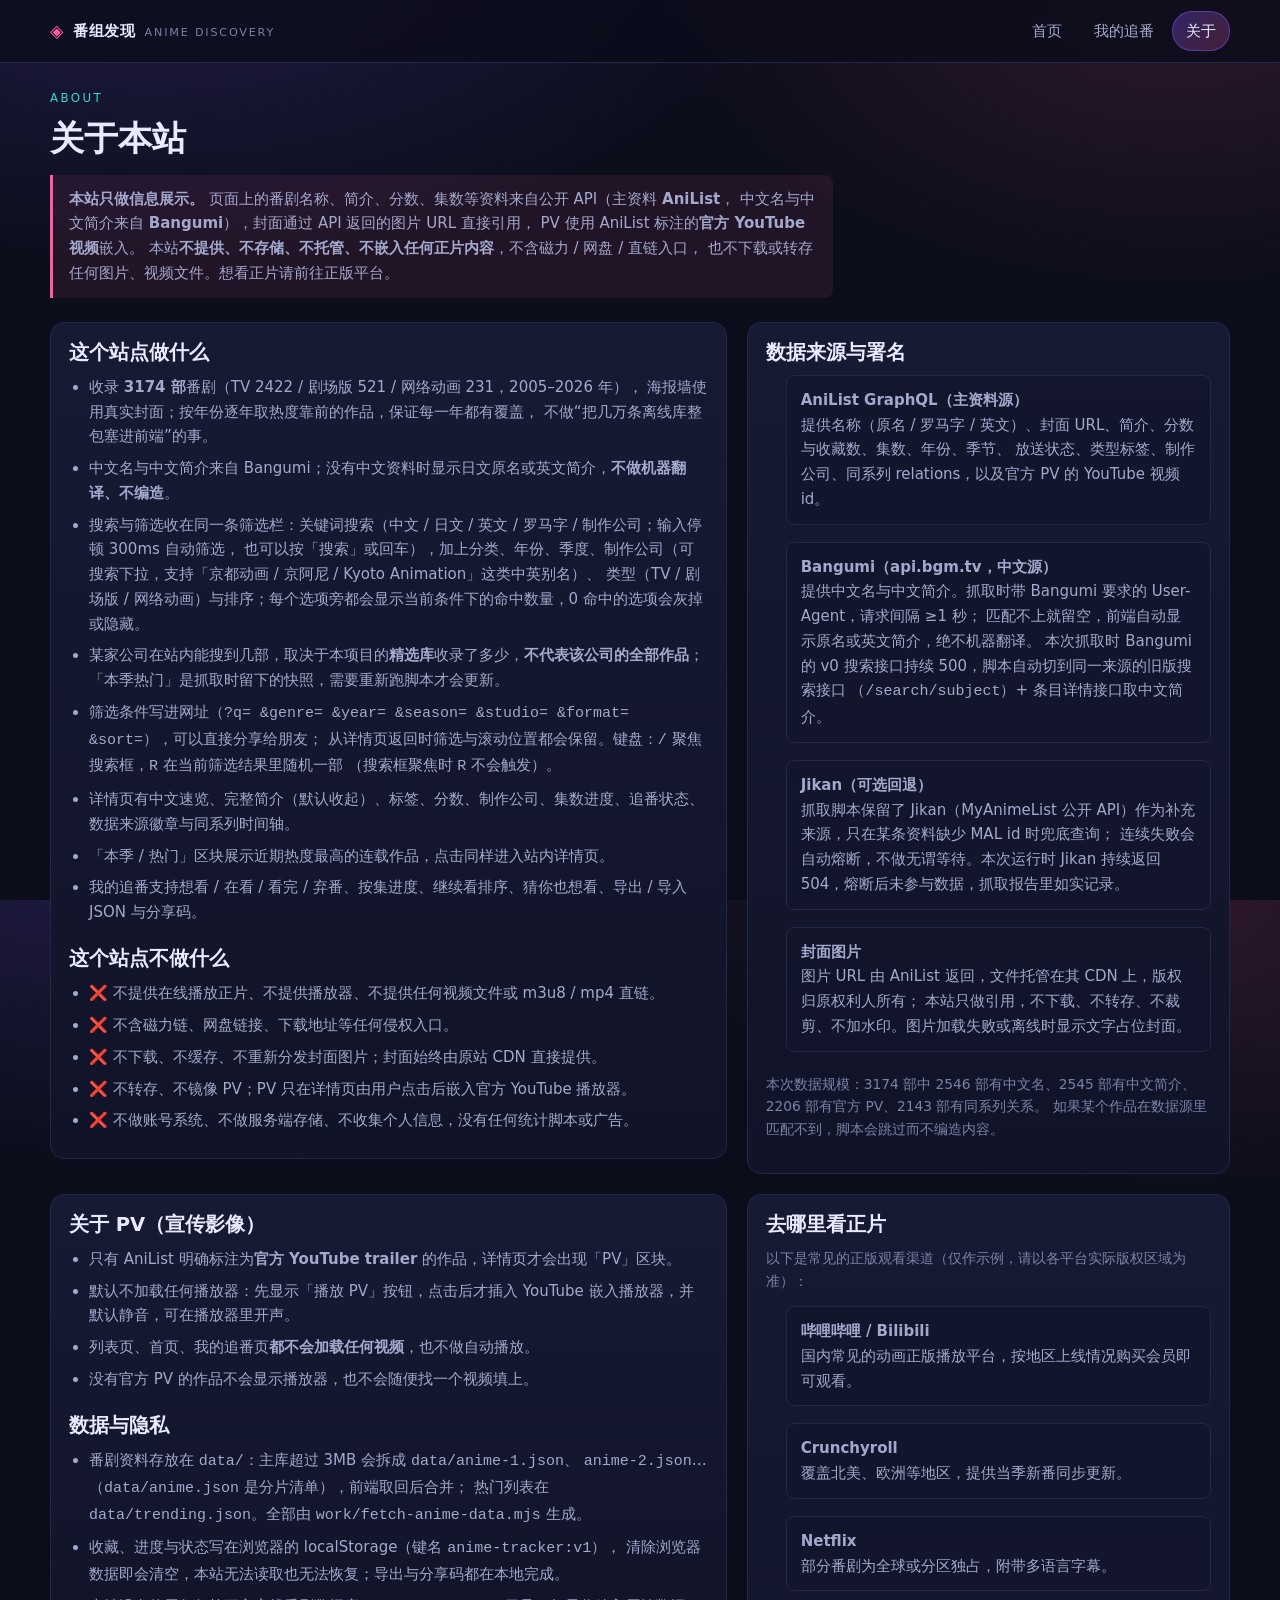
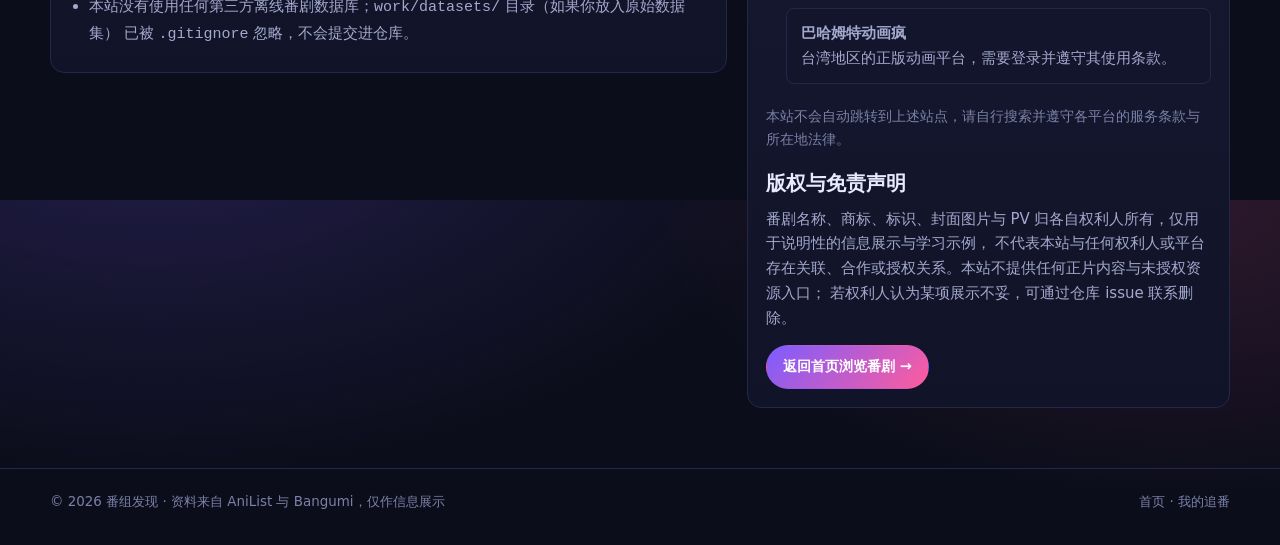
==== commit 9d51cc69: "feat: 资料库扩到 2006–2026 共 3174 部（年份轴抓取 + 中文熔断降级 + 数据分片） - 抓取脚本改为 AniList 年份轴逐年分页：2005–2026 每年 150 部（TV" ====
--- a/outputs/anime-discovery/about.html
+++ b/outputs/anime-discovery/about.html
@@ -5,7 +5,7 @@
 <meta name="viewport" content="width=device-width, initial-scale=1">
 <title>关于本站 · 番组发现 AnimeDiscovery</title>
 <meta name="description" content="本站只做动漫信息展示与个人追番记录：资料来自 AniList 与 Bangumi，PV 为官方 YouTube 嵌入，封面版权归权利人，不提供在线播放。">
-<link rel="stylesheet" href="assets/css/style.css?v=20260914c">
+<link rel="stylesheet" href="assets/css/style.css?v=20260919a">
 <link rel="icon" href="data:image/svg+xml,<svg xmlns='http://www.w3.org/2000/svg' viewBox='0 0 32 32'><text y='26' font-size='26'>🌸</text></svg>">
 </head>
 <body data-page="about">
@@ -40,8 +40,9 @@
     <div class="card">
       <h2>这个站点做什么</h2>
       <ul>
-        <li>收录 <strong>539 部</strong>精选番剧（TV 481 / 剧场版 38 / 网络动画 20，2005 年至今），
-          海报墙使用真实封面，按热度排序挑选，不做“把几万条离线库整包塞进前端”的事。</li>
+        <li>收录 <strong>3174 部</strong>番剧（TV 2422 / 剧场版 521 / 网络动画 231，2005–2026 年），
+          海报墙使用真实封面；按年份逐年取热度靠前的作品，保证每一年都有覆盖，
+          不做“把几万条离线库整包塞进前端”的事。</li>
         <li>中文名与中文简介来自 Bangumi；没有中文资料时显示日文原名或英文简介，<strong>不做机器翻译、不编造</strong>。</li>
         <li>搜索与筛选收在同一条筛选栏：关键词搜索（中文 / 日文 / 英文 / 罗马字 / 制作公司；输入停顿 300ms 自动筛选，
           也可以按「搜索」或回车），加上分类、年份、季度、制作公司（可搜索下拉，支持「京都动画 / 京阿尼 / Kyoto Animation」这类中英别名）、
@@ -78,11 +79,13 @@
           <strong>Bangumi（api.bgm.tv，中文源）</strong>
           提供中文名与中文简介。抓取时带 Bangumi 要求的 User-Agent，请求间隔 ≥1 秒；
           匹配不上就留空，前端自动显示原名或英文简介，绝不机器翻译。
+          本次抓取时 Bangumi 的 v0 搜索接口持续 500，脚本自动切到同一来源的旧版搜索接口
+          （<code>/search/subject</code>）+ 条目详情接口取中文简介。
         </li>
         <li>
           <strong>Jikan（可选回退）</strong>
-          抓取脚本保留了 Jikan（MyAnimeList 公开 API）作为补充来源；本次运行时 Jikan 持续返回 504，
-          因此资料全部来自 AniList，抓取报告里如实记录。
+          抓取脚本保留了 Jikan（MyAnimeList 公开 API）作为补充来源，只在某条资料缺少 MAL id 时兜底查询；
+          连续失败会自动熔断，不做无谓等待。本次运行时 Jikan 持续返回 504，熔断后未参与数据，抓取报告里如实记录。
         </li>
         <li>
           <strong>封面图片</strong>
@@ -91,7 +94,7 @@
         </li>
       </ul>
       <p class="faint" style="margin-top:14px">
-        本次数据规模：539 部中 473 部有中文名、471 部有中文简介、520 部有官方 PV、439 部有同系列关系。
+        本次数据规模：3174 部中 2546 部有中文名、2545 部有中文简介、2206 部有官方 PV、2143 部有同系列关系。
         如果某个作品在数据源里匹配不到，脚本会跳过而不编造内容。
       </p>
     </div>
@@ -109,8 +112,9 @@
 
       <h2 style="margin-top:22px">数据与隐私</h2>
       <ul>
-        <li>番剧资料存放在 <code>data/anime.json</code>（热门列表在 <code>data/trending.json</code>），
-          由 <code>work/fetch-anime-data.mjs</code> 生成。</li>
+        <li>番剧资料存放在 <code>data/</code>：主库超过 3MB 会拆成 <code>data/anime-1.json</code>、
+          <code>anime-2.json</code>…（<code>data/anime.json</code> 是分片清单），前端取回后合并；
+          热门列表在 <code>data/trending.json</code>。全部由 <code>work/fetch-anime-data.mjs</code> 生成。</li>
         <li>收藏、进度与状态写在浏览器的 localStorage（键名 <code>anime-tracker:v1</code>），
           清除浏览器数据即会清空，本站无法读取也无法恢复；导出与分享码都在本地完成。</li>
         <li>本站没有使用任何第三方离线番剧数据库；<code>work/datasets/</code> 目录（如果你放入原始数据集）
@@ -149,8 +153,8 @@
   </div>
 </footer>
 
-<script src="assets/js/data.js?v=20260914c"></script>
-<script src="assets/js/store.js?v=20260914c"></script>
-<script src="assets/js/ui.js?v=20260914c"></script>
+<script src="assets/js/data.js?v=20260919a"></script>
+<script src="assets/js/store.js?v=20260919a"></script>
+<script src="assets/js/ui.js?v=20260919a"></script>
 </body>
 </html>
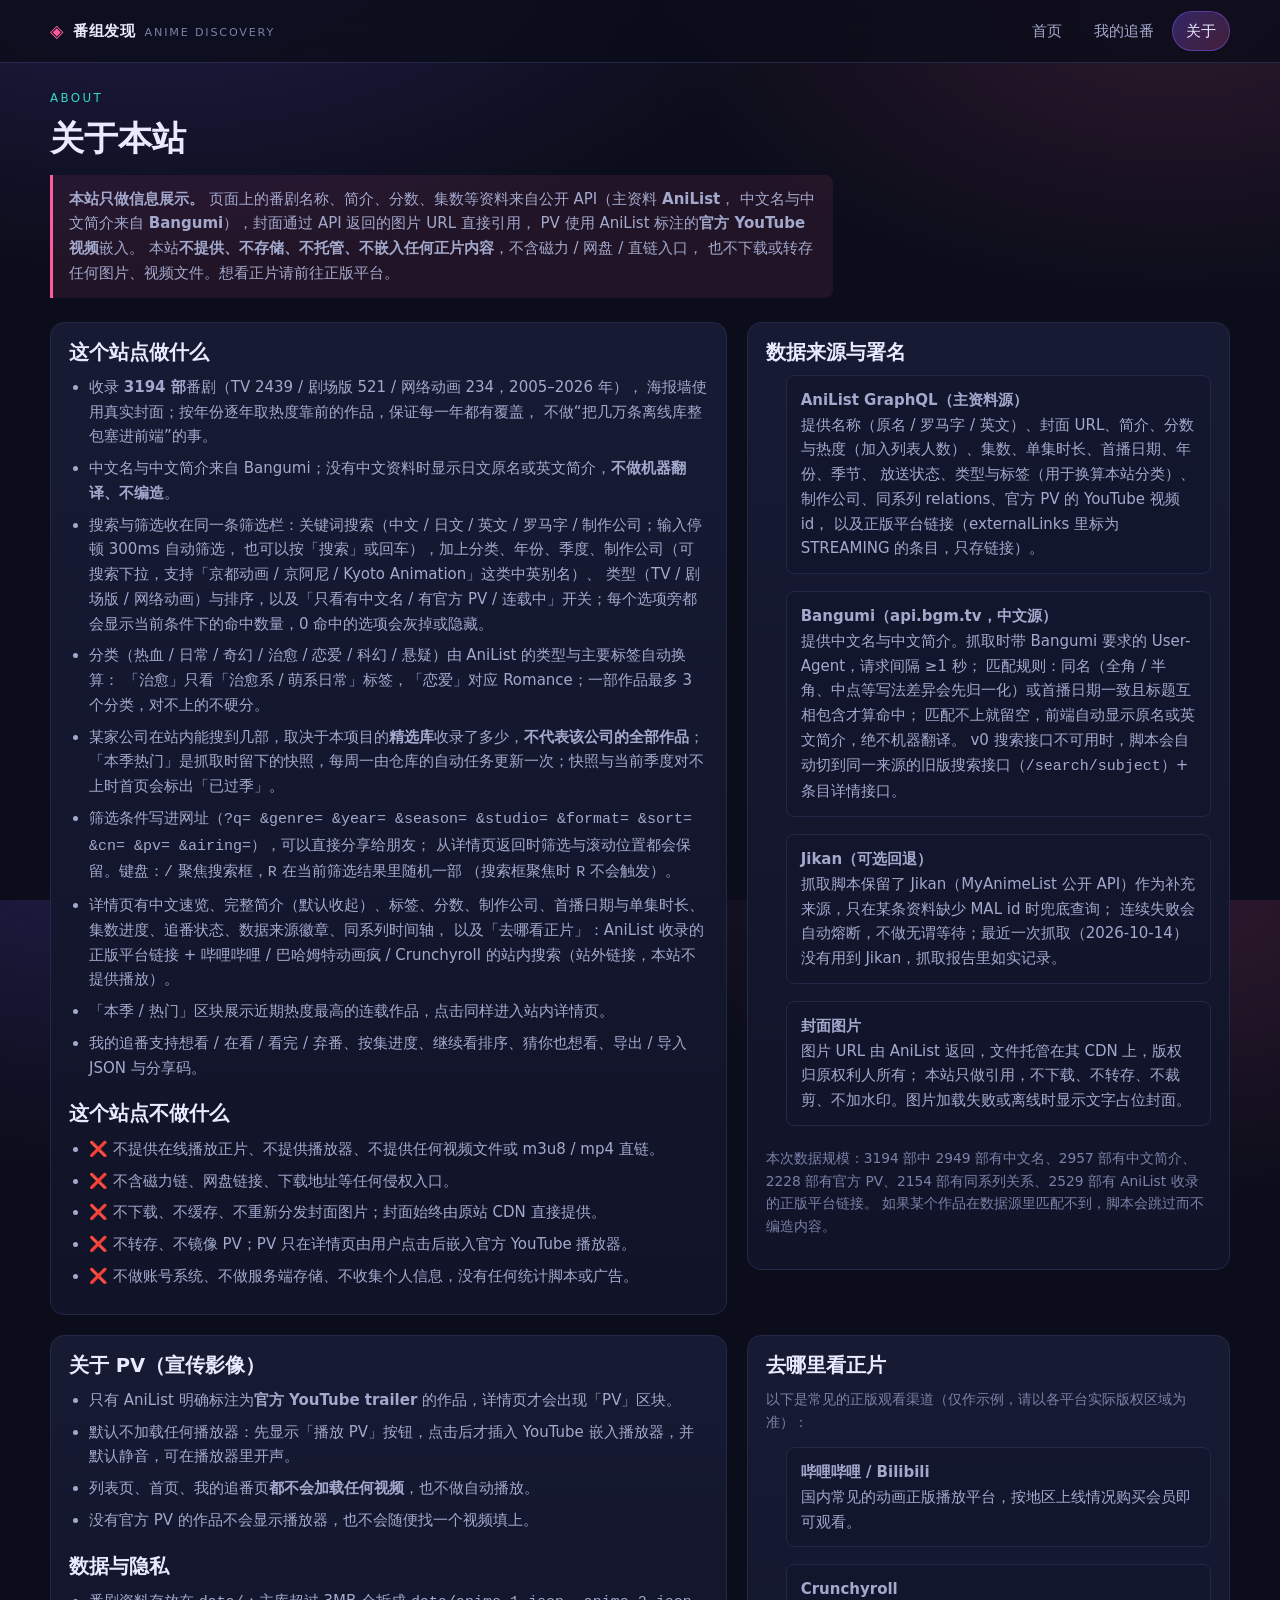
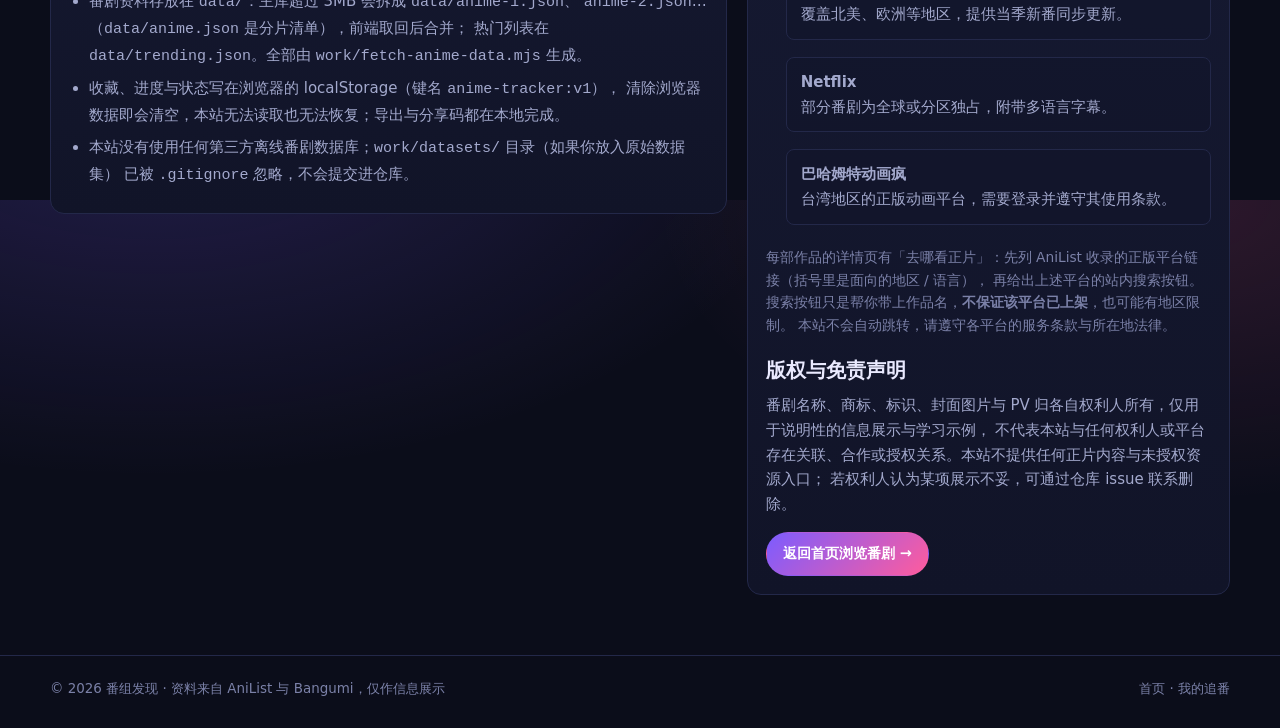
==== commit ee7d6445: "feat: 改进计划 B/C/D：正版平台链接、单集时长、秋季热门、中文名匹配、分类重算、每周自动更新 数据（3174 → 3194 部，旧 id 全部保留） - B0 id 稳定：旧条目永远沿用原 " ====
--- a/outputs/anime-discovery/about.html
+++ b/outputs/anime-discovery/about.html
@@ -5,7 +5,7 @@
 <meta name="viewport" content="width=device-width, initial-scale=1">
 <title>关于本站 · 番组发现 AnimeDiscovery</title>
 <meta name="description" content="本站只做动漫信息展示与个人追番记录：资料来自 AniList 与 Bangumi，PV 为官方 YouTube 嵌入，封面版权归权利人，不提供在线播放。">
-<link rel="stylesheet" href="assets/css/style.css?v=20260919a">
+<link rel="stylesheet" href="assets/css/style.css?v=20261014b">
 <link rel="icon" href="data:image/svg+xml,<svg xmlns='http://www.w3.org/2000/svg' viewBox='0 0 32 32'><text y='26' font-size='26'>🌸</text></svg>">
 </head>
 <body data-page="about">
@@ -40,19 +40,22 @@
     <div class="card">
       <h2>这个站点做什么</h2>
       <ul>
-        <li>收录 <strong>3174 部</strong>番剧（TV 2422 / 剧场版 521 / 网络动画 231，2005–2026 年），
+        <li>收录 <strong>3194 部</strong>番剧（TV 2439 / 剧场版 521 / 网络动画 234，2005–2026 年），
           海报墙使用真实封面；按年份逐年取热度靠前的作品，保证每一年都有覆盖，
           不做“把几万条离线库整包塞进前端”的事。</li>
         <li>中文名与中文简介来自 Bangumi；没有中文资料时显示日文原名或英文简介，<strong>不做机器翻译、不编造</strong>。</li>
         <li>搜索与筛选收在同一条筛选栏：关键词搜索（中文 / 日文 / 英文 / 罗马字 / 制作公司；输入停顿 300ms 自动筛选，
           也可以按「搜索」或回车），加上分类、年份、季度、制作公司（可搜索下拉，支持「京都动画 / 京阿尼 / Kyoto Animation」这类中英别名）、
-          类型（TV / 剧场版 / 网络动画）与排序；每个选项旁都会显示当前条件下的命中数量，0 命中的选项会灰掉或隐藏。</li>
+          类型（TV / 剧场版 / 网络动画）与排序，以及「只看有中文名 / 有官方 PV / 连载中」开关；每个选项旁都会显示当前条件下的命中数量，0 命中的选项会灰掉或隐藏。</li>
+        <li>分类（热血 / 日常 / 奇幻 / 治愈 / 恋爱 / 科幻 / 悬疑）由 AniList 的类型与主要标签自动换算：
+          「治愈」只看「治愈系 / 萌系日常」标签，「恋爱」对应 Romance；一部作品最多 3 个分类，对不上的不硬分。</li>
         <li>某家公司在站内能搜到几部，取决于本项目的<strong>精选库</strong>收录了多少，<strong>不代表该公司的全部作品</strong>；
-          「本季热门」是抓取时留下的快照，需要重新跑脚本才会更新。</li>
-        <li>筛选条件写进网址（<code>?q= &amp;genre= &amp;year= &amp;season= &amp;studio= &amp;format= &amp;sort=</code>），可以直接分享给朋友；
+          「本季热门」是抓取时留下的快照，每周一由仓库的自动任务更新一次；快照与当前季度对不上时首页会标出「已过季」。</li>
+        <li>筛选条件写进网址（<code>?q= &amp;genre= &amp;year= &amp;season= &amp;studio= &amp;format= &amp;sort= &amp;cn= &amp;pv= &amp;airing=</code>），可以直接分享给朋友；
           从详情页返回时筛选与滚动位置都会保留。键盘：<code>/</code> 聚焦搜索框，<code>R</code> 在当前筛选结果里随机一部
           （搜索框聚焦时 <code>R</code> 不会触发）。</li>
-        <li>详情页有中文速览、完整简介（默认收起）、标签、分数、制作公司、集数进度、追番状态、数据来源徽章与同系列时间轴。</li>
+        <li>详情页有中文速览、完整简介（默认收起）、标签、分数、制作公司、首播日期与单集时长、集数进度、追番状态、数据来源徽章、同系列时间轴，
+          以及「去哪看正片」：AniList 收录的正版平台链接 + 哔哩哔哩 / 巴哈姆特动画疯 / Crunchyroll 的站内搜索（站外链接，本站不提供播放）。</li>
         <li>「本季 / 热门」区块展示近期热度最高的连载作品，点击同样进入站内详情页。</li>
         <li>我的追番支持想看 / 在看 / 看完 / 弃番、按集进度、继续看排序、猜你也想看、导出 / 导入 JSON 与分享码。</li>
       </ul>
@@ -72,20 +75,21 @@
       <ul class="legal-list">
         <li>
           <strong>AniList GraphQL（主资料源）</strong>
-          提供名称（原名 / 罗马字 / 英文）、封面 URL、简介、分数与收藏数、集数、年份、季节、
-          放送状态、类型标签、制作公司、同系列 relations，以及官方 PV 的 YouTube 视频 id。
+          提供名称（原名 / 罗马字 / 英文）、封面 URL、简介、分数与热度（加入列表人数）、集数、单集时长、首播日期、年份、季节、
+          放送状态、类型与标签（用于换算本站分类）、制作公司、同系列 relations、官方 PV 的 YouTube 视频 id，
+          以及正版平台链接（externalLinks 里标为 STREAMING 的条目，只存链接）。
         </li>
         <li>
           <strong>Bangumi（api.bgm.tv，中文源）</strong>
           提供中文名与中文简介。抓取时带 Bangumi 要求的 User-Agent，请求间隔 ≥1 秒；
+          匹配规则：同名（全角 / 半角、中点等写法差异会先归一化）或首播日期一致且标题互相包含才算命中；
           匹配不上就留空，前端自动显示原名或英文简介，绝不机器翻译。
-          本次抓取时 Bangumi 的 v0 搜索接口持续 500，脚本自动切到同一来源的旧版搜索接口
-          （<code>/search/subject</code>）+ 条目详情接口取中文简介。
+          v0 搜索接口不可用时，脚本会自动切到同一来源的旧版搜索接口（<code>/search/subject</code>）+ 条目详情接口。
         </li>
         <li>
           <strong>Jikan（可选回退）</strong>
           抓取脚本保留了 Jikan（MyAnimeList 公开 API）作为补充来源，只在某条资料缺少 MAL id 时兜底查询；
-          连续失败会自动熔断，不做无谓等待。本次运行时 Jikan 持续返回 504，熔断后未参与数据，抓取报告里如实记录。
+          连续失败会自动熔断，不做无谓等待；最近一次抓取（2026-10-14）没有用到 Jikan，抓取报告里如实记录。
         </li>
         <li>
           <strong>封面图片</strong>
@@ -94,7 +98,7 @@
         </li>
       </ul>
       <p class="faint" style="margin-top:14px">
-        本次数据规模：3174 部中 2546 部有中文名、2545 部有中文简介、2206 部有官方 PV、2143 部有同系列关系。
+        本次数据规模：3194 部中 2949 部有中文名、2957 部有中文简介、2228 部有官方 PV、2154 部有同系列关系、2529 部有 AniList 收录的正版平台链接。
         如果某个作品在数据源里匹配不到，脚本会跳过而不编造内容。
       </p>
     </div>
@@ -132,7 +136,9 @@
         <li><strong>巴哈姆特动画疯</strong>台湾地区的正版动画平台，需要登录并遵守其使用条款。</li>
       </ul>
       <p class="faint" style="margin-top:14px">
-        本站不会自动跳转到上述站点，请自行搜索并遵守各平台的服务条款与所在地法律。
+        每部作品的详情页有「去哪看正片」：先列 AniList 收录的正版平台链接（括号里是面向的地区 / 语言），
+        再给出上述平台的站内搜索按钮。搜索按钮只是帮你带上作品名，<strong>不保证该平台已上架</strong>，也可能有地区限制。
+        本站不会自动跳转，请遵守各平台的服务条款与所在地法律。
       </p>
 
       <h2 style="margin-top:22px">版权与免责声明</h2>
@@ -153,8 +159,8 @@
   </div>
 </footer>
 
-<script src="assets/js/data.js?v=20260919a"></script>
-<script src="assets/js/store.js?v=20260919a"></script>
-<script src="assets/js/ui.js?v=20260919a"></script>
+<script src="assets/js/data.js?v=20261014b"></script>
+<script src="assets/js/store.js?v=20261014b"></script>
+<script src="assets/js/ui.js?v=20261014b"></script>
 </body>
 </html>
--- a/outputs/anime-discovery/assets/css/style.css
+++ b/outputs/anime-discovery/assets/css/style.css
@@ -160,6 +160,7 @@
 }
 
 .section-head p { margin: 0; }
+.section-actions { display: flex; gap: 8px; flex-wrap: wrap; }
 
 .card {
   background: linear-gradient(180deg, var(--panel), var(--bg-soft));
@@ -857,6 +858,12 @@
 }
 
 .btn-ext:hover { border-color: var(--accent-3); background: rgba(53, 214, 200, 0.2); }
+
+/* 详情页「去哪看正片」：正版平台站内搜索 */
+.watch-box { margin-top: 16px; }
+.watch-box h3 { margin: 0; font-size: 0.95rem; }
+.watch-box .link-row { margin-top: 8px; }
+.watch-box .faint { margin: 8px 0 0; }
 
 .meta-row { display: flex; align-items: center; gap: 10px; flex-wrap: wrap; }
 
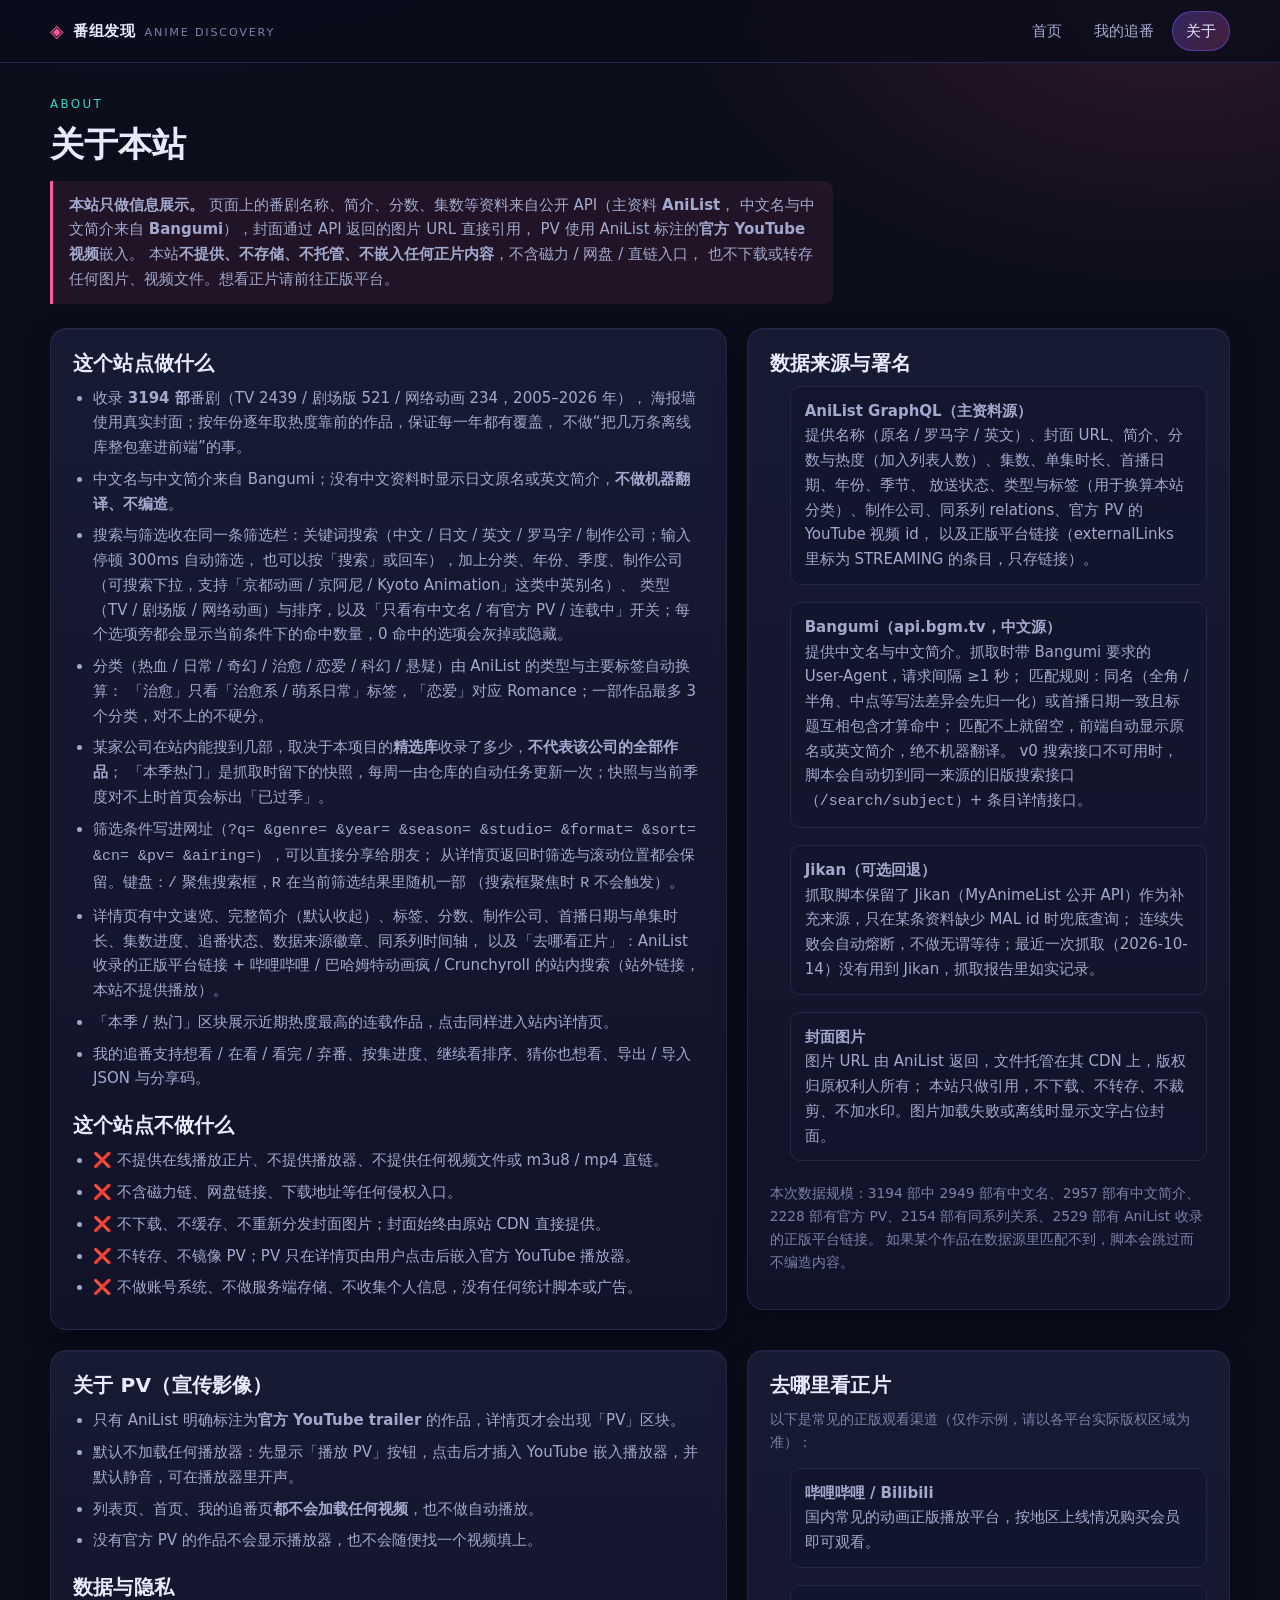
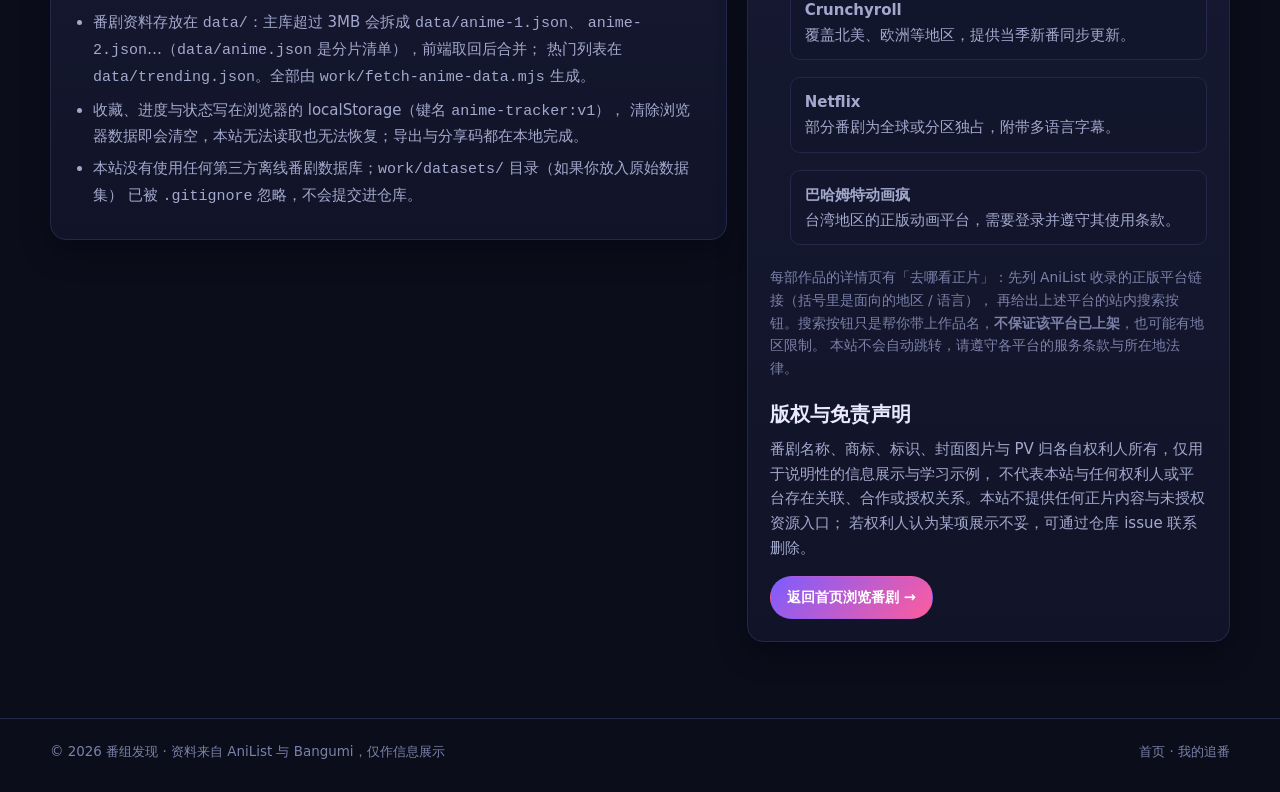
==== commit 749e27c3: "style: 站点 UI 优化（深色卡片、间距与信息层次），README 顶部加本轮变更说明 - 设计变量：圆角加大、卡片阴影、区块标题加渐变竖条，整体间距拉开 - 海报墙：分数改成封面角标，卡片底部" ====
--- a/outputs/anime-discovery/about.html
+++ b/outputs/anime-discovery/about.html
@@ -5,7 +5,7 @@
 <meta name="viewport" content="width=device-width, initial-scale=1">
 <title>关于本站 · 番组发现 AnimeDiscovery</title>
 <meta name="description" content="本站只做动漫信息展示与个人追番记录：资料来自 AniList 与 Bangumi，PV 为官方 YouTube 嵌入，封面版权归权利人，不提供在线播放。">
-<link rel="stylesheet" href="assets/css/style.css?v=20261014b">
+<link rel="stylesheet" href="assets/css/style.css?v=20261014c">
 <link rel="icon" href="data:image/svg+xml,<svg xmlns='http://www.w3.org/2000/svg' viewBox='0 0 32 32'><text y='26' font-size='26'>🌸</text></svg>">
 </head>
 <body data-page="about">
@@ -159,8 +159,8 @@
   </div>
 </footer>
 
-<script src="assets/js/data.js?v=20261014b"></script>
-<script src="assets/js/store.js?v=20261014b"></script>
-<script src="assets/js/ui.js?v=20261014b"></script>
+<script src="assets/js/data.js?v=20261014c"></script>
+<script src="assets/js/store.js?v=20261014c"></script>
+<script src="assets/js/ui.js?v=20261014c"></script>
 </body>
 </html>
--- a/outputs/anime-discovery/assets/css/style.css
+++ b/outputs/anime-discovery/assets/css/style.css
@@ -17,10 +17,12 @@
   --accent-2: #ff5c9d;
   --accent-3: #35d6c8;
   --warn: #ffcf5c;
-  --radius-s: 8px;
-  --radius: 14px;
-  --radius-l: 22px;
+  --radius-s: 10px;
+  --radius: 16px;
+  --radius-l: 24px;
   --shadow: 0 18px 40px rgba(4, 6, 20, 0.55);
+  --shadow-card: 0 1px 0 rgba(255, 255, 255, 0.04) inset, 0 12px 28px rgba(3, 4, 14, 0.35);
+  --surface: rgba(20, 24, 48, 0.72);
   --maxw: 1180px;
 }
 
@@ -29,7 +31,7 @@
 /* [hidden] 必须真的隐藏：.btn 等类会设置 display，会盖掉浏览器默认样式 */
 [hidden] { display: none !important; }
 
-html, body { height: 100%; }
+html { min-height: 100%; background: var(--bg); }
 
 body {
   margin: 0;
@@ -37,6 +39,8 @@
     radial-gradient(1100px 620px at 12% -12%, rgba(124, 92, 255, 0.22), transparent 62%),
     radial-gradient(900px 520px at 92% 0%, rgba(255, 92, 157, 0.14), transparent 58%),
     var(--bg);
+  background-repeat: no-repeat;   /* 页面比一屏长时渐变不平铺，避免中途出现色带 */
+  min-height: 100vh;
   color: var(--text);
   font-family: "PingFang SC", "Hiragino Sans GB", "Microsoft YaHei", "Noto Sans SC",
     system-ui, -apple-system, "Segoe UI", sans-serif;
@@ -132,7 +136,7 @@
 
 /* --------------------------------- 通用 -------------------------------- */
 
-main { padding: 26px 0 60px; }
+main { padding: 32px 0 76px; }
 
 .eyebrow {
   font-size: 0.74rem;
@@ -144,7 +148,7 @@
 
 h1, h2, h3 { line-height: 1.25; margin: 0 0 10px; }
 h1 { font-size: clamp(1.5rem, 3.4vw, 2.15rem); }
-h2 { font-size: 1.22rem; }
+h2 { font-size: 1.26rem; letter-spacing: 0.01em; }
 h3 { font-size: 1rem; }
 
 .muted { color: var(--text-dim); }
@@ -156,17 +160,29 @@
   justify-content: space-between;
   gap: 14px;
   flex-wrap: wrap;
-  margin: 34px 0 16px;
-}
-
-.section-head p { margin: 0; }
+  margin: 48px 0 18px;
+}
+
+.section-head p { margin: 4px 0 0; }
+
+/* 区块标题前的渐变短竖条，让各区块层次一眼可分 */
+.section-head h2 { display: flex; align-items: center; gap: 10px; margin: 0; }
+.section-head h2::before {
+  content: "";
+  flex: 0 0 auto;
+  width: 4px;
+  height: 1.05em;
+  border-radius: 4px;
+  background: linear-gradient(180deg, var(--accent-2), var(--accent));
+}
 .section-actions { display: flex; gap: 8px; flex-wrap: wrap; }
 
 .card {
   background: linear-gradient(180deg, var(--panel), var(--bg-soft));
   border: 1px solid var(--line-soft);
   border-radius: var(--radius);
-  padding: 18px;
+  padding: 22px;
+  box-shadow: var(--shadow-card);
 }
 
 /* --------------------------------- 按钮 -------------------------------- */
@@ -208,7 +224,8 @@
   position: relative;
   border: 1px solid var(--line-soft);
   border-radius: var(--radius-l);
-  padding: 30px clamp(18px, 3vw, 34px);
+  padding: clamp(26px, 4vw, 44px) clamp(18px, 4vw, 44px);
+  box-shadow: var(--shadow-card);
   background:
     radial-gradient(620px 260px at 88% 8%, rgba(255, 92, 157, 0.2), transparent 64%),
     radial-gradient(520px 240px at 6% 96%, rgba(53, 214, 200, 0.16), transparent 62%),
@@ -223,7 +240,7 @@
   color: transparent;
 }
 
-.hero p { max-width: 62ch; margin: 0 0 20px; color: var(--text-dim); }
+.hero p { max-width: 64ch; margin: 0 0 24px; color: var(--text-dim); }
 
 .search-row {
   display: flex;
@@ -328,20 +345,30 @@
 .select-wrap { display: flex; align-items: center; gap: 8px; font-size: 0.85rem; color: var(--text-faint); }
 
 select {
-  padding: 8px 12px;
-  border-radius: 999px;
+  padding: 9px 34px 9px 14px;
+  border-radius: 12px;
   border: 1px solid var(--line);
-  background: rgba(22, 26, 51, 0.9);
+  background-color: rgba(14, 17, 36, 0.9);
+  background-image: url("data:image/svg+xml,%3Csvg xmlns='http://www.w3.org/2000/svg' width='12' height='8' viewBox='0 0 12 8'%3E%3Cpath d='M1 1.5l5 5 5-5' fill='none' stroke='%23a3a9cd' stroke-width='1.6' stroke-linecap='round' stroke-linejoin='round'/%3E%3C/svg%3E");
+  background-repeat: no-repeat;
+  background-position: right 13px center;
+  -webkit-appearance: none;
+  appearance: none;
   cursor: pointer;
-}
+  transition: border-color 0.16s ease, box-shadow 0.16s ease;
+}
+
+select:hover { border-color: rgba(124, 92, 255, 0.6); }
+select:focus { outline: none; border-color: var(--accent); box-shadow: 0 0 0 3px rgba(124, 92, 255, 0.2); }
+select option { background: #141834; color: var(--text); }
 
 /* -------------------------------- 海报墙 -------------------------------- */
 
 .poster-grid {
   display: grid;
-  grid-template-columns: repeat(auto-fill, minmax(178px, 1fr));
-  gap: 18px;
-  margin-top: 6px;
+  grid-template-columns: repeat(auto-fill, minmax(182px, 1fr));
+  gap: 24px 20px;
+  margin-top: 8px;
 }
 
 .poster-card {
@@ -351,13 +378,14 @@
   border: 1px solid var(--line-soft);
   background: linear-gradient(180deg, var(--panel), #12152b);
   overflow: hidden;
+  box-shadow: var(--shadow-card);
   transition: transform 0.18s ease, border-color 0.18s ease, box-shadow 0.18s ease;
 }
 
 .poster-card:hover {
   transform: translateY(-4px);
   border-color: rgba(124, 92, 255, 0.6);
-  box-shadow: var(--shadow);
+  box-shadow: var(--shadow), 0 0 0 1px rgba(124, 92, 255, 0.18);
 }
 
 .poster-card .cover { position: relative; }
@@ -449,6 +477,8 @@
   border: 1px solid rgba(255, 255, 255, 0.18);
   font-size: 0.7rem;
   letter-spacing: 0.06em;
+  line-height: 1.5;   /* .cover-wrap 设了 line-height: 0，这里要显式恢复，否则标签被压扁 */
+  backdrop-filter: blur(6px);
 }
 
 .cover-fav {
@@ -470,18 +500,46 @@
 .cover-fav:hover { color: var(--accent-2); border-color: var(--accent-2); }
 .cover-fav[aria-pressed="true"] { color: var(--accent-2); border-color: var(--accent-2); background: rgba(255, 92, 157, 0.18); }
 
-.poster-body { padding: 11px 13px 14px; display: flex; flex-direction: column; gap: 8px; flex: 1; }
+/* 封面左下角的分数角标 */
+.cover-score {
+  position: absolute;
+  left: 10px;
+  bottom: 10px;
+  z-index: 3;
+  padding: 3px 9px;
+  border-radius: 999px;
+  background: rgba(8, 10, 22, 0.78);
+  border: 1px solid rgba(255, 207, 92, 0.4);
+  color: var(--warn);
+  font-size: 0.74rem;
+  font-weight: 700;
+  font-variant-numeric: tabular-nums;
+  line-height: 1.5;
+  backdrop-filter: blur(6px);
+}
+
+.poster-body { padding: 13px 14px 16px; display: flex; flex-direction: column; gap: 8px; flex: 1; }
 
 .poster-title {
-  font-weight: 600;
-  font-size: 0.97rem;
+  font-weight: 650;
+  font-size: 0.98rem;
+  line-height: 1.4;
   display: -webkit-box;
   -webkit-line-clamp: 2;
   -webkit-box-orient: vertical;
   overflow: hidden;
 }
 
-.poster-sub { font-size: 0.78rem; color: var(--text-faint); }
+.poster-sub {
+  font-size: 0.78rem;
+  color: var(--text-faint);
+  display: -webkit-box;
+  -webkit-line-clamp: 1;
+  -webkit-box-orient: vertical;
+  overflow: hidden;
+}
+
+.poster-body .meta-row { margin-top: auto; padding-top: 8px; border-top: 1px solid var(--line-soft); }
 
 .tag-row { display: flex; gap: 6px; flex-wrap: wrap; }
 
@@ -532,29 +590,70 @@
 
 .detail-hero {
   display: grid;
-  grid-template-columns: minmax(0, 268px) minmax(0, 1fr);
-  gap: 26px;
+  grid-template-columns: minmax(0, 280px) minmax(0, 1fr);
+  gap: 34px;
   align-items: start;
-  padding: 24px;
+  padding: clamp(18px, 3vw, 32px);
   border-radius: var(--radius-l);
   border: 1px solid var(--line-soft);
+  box-shadow: var(--shadow-card);
   background:
     radial-gradient(520px 260px at 6% 0%, rgba(124, 92, 255, 0.22), transparent 64%),
     linear-gradient(160deg, #171b38, #0e1128);
 }
 
-.detail-cover .cover { border-radius: var(--radius); aspect-ratio: 3 / 4.2; }
-
-.detail-info h1 { margin-bottom: 6px; }
+.detail-cover { position: sticky; top: 86px; }
+.detail-cover .cover { border-radius: var(--radius); aspect-ratio: 3 / 4.2; box-shadow: 0 22px 44px rgba(3, 4, 14, 0.55); }
+
+.detail-info { display: flex; flex-direction: column; gap: 14px; min-width: 0; }
+.detail-info > * { margin-top: 0; margin-bottom: 0; }
+.detail-info h1 { margin-bottom: -6px; font-size: clamp(1.6rem, 3.6vw, 2.35rem); }
+.detail-info .eyebrow { margin-bottom: -8px; }
+
+/* 分数 + 基础信息 */
+.fact-row { display: flex; align-items: center; gap: 12px 14px; flex-wrap: wrap; }
+
+.score-pill {
+  display: inline-flex;
+  align-items: baseline;
+  gap: 8px;
+  padding: 7px 14px;
+  border-radius: 12px;
+  border: 1px solid rgba(255, 207, 92, 0.38);
+  background: rgba(255, 207, 92, 0.1);
+}
+
+.score-pill strong { color: var(--warn); font-size: 1.25rem; font-variant-numeric: tabular-nums; }
+.score-pill span { color: var(--text-faint); font-size: 0.78rem; }
 
 .meta-line {
   display: flex;
-  gap: 8px 16px;
+  gap: 6px;
   flex-wrap: wrap;
-  color: var(--text-faint);
-  font-size: 0.86rem;
-  margin-bottom: 14px;
-}
+  color: var(--text-dim);
+  font-size: 0.82rem;
+}
+
+.meta-line span {
+  padding: 3px 10px;
+  border-radius: 999px;
+  border: 1px solid var(--line-soft);
+  background: rgba(255, 255, 255, 0.04);
+}
+
+/* 追番操作区与外部资料区：各自成块 */
+.track-panel,
+.link-panel {
+  padding: 14px 16px;
+  border-radius: var(--radius);
+  border: 1px solid var(--line-soft);
+  background: var(--surface);
+}
+
+.track-panel { display: flex; flex-direction: column; gap: 12px; }
+.track-progress .faint { margin: 6px 0 0; }
+.link-panel h3 { margin: 0; font-size: 0.95rem; }
+.link-panel > .link-row { margin-top: 8px; }
 
 .synopsis { color: var(--text-dim); margin: 0 0 16px; }
 
@@ -563,14 +662,21 @@
 .detail-columns {
   display: grid;
   grid-template-columns: minmax(0, 1.25fr) minmax(0, 1fr);
-  gap: 22px;
-  margin-top: 22px;
+  gap: 26px;
+  margin-top: 26px;
   align-items: start;
 }
 
 /* 集数列表 */
 
-.episode-list { list-style: none; margin: 0; padding: 0; display: flex; flex-direction: column; gap: 8px; }
+.episode-list {
+  list-style: none;
+  margin: 0;
+  padding: 0;
+  display: grid;
+  grid-template-columns: repeat(auto-fill, minmax(84px, 1fr));
+  gap: 8px;
+}
 
 .episode {
   display: flex;
@@ -589,8 +695,8 @@
 
 .ep-num {
   flex: 0 0 auto;
-  width: 42px;
-  height: 42px;
+  width: 34px;
+  height: 34px;
   border-radius: 10px;
   display: grid;
   place-items: center;
@@ -602,8 +708,11 @@
 .episode.watched .ep-num { background: linear-gradient(135deg, rgba(53, 214, 200, 0.5), rgba(124, 92, 255, 0.34)); }
 
 .ep-text { flex: 1; min-width: 0; }
+/* 网格里只留集号徽标 + 勾选；「第 N 集」文字保留给读屏软件 */
+.episode-list .episode { position: relative; justify-content: space-between; padding: 8px 10px; }
+.episode-list .ep-text { position: absolute; width: 1px; height: 1px; overflow: hidden; clip: rect(0 0 0 0); white-space: nowrap; }
 .ep-text strong { display: block; font-size: 0.94rem; font-weight: 600; }
-.ep-text span { display: block; font-size: 0.8rem; color: var(--text-faint); }
+.ep-text span { display: none; }
 
 .ep-check {
   flex: 0 0 auto;
@@ -662,7 +771,8 @@
 .mylist-item {
   display: flex;
   gap: 14px;
-  padding: 14px;
+  padding: 16px;
+  box-shadow: var(--shadow-card);
   border-radius: var(--radius);
   border: 1px solid var(--line-soft);
   background: linear-gradient(180deg, var(--panel), #12152b);
@@ -691,8 +801,24 @@
   margin: 22px 0 6px;
 }
 
-.stat { padding: 14px 16px; border-radius: var(--radius); border: 1px solid var(--line-soft); background: rgba(18, 21, 43, 0.7); }
-.stat strong { display: block; font-size: 1.4rem; }
+.stat {
+  padding: 16px 18px;
+  border-radius: var(--radius);
+  border: 1px solid var(--line-soft);
+  background: linear-gradient(180deg, var(--panel), #12152b);
+  box-shadow: var(--shadow-card);
+}
+
+.stat strong {
+  display: block;
+  font-size: 1.6rem;
+  line-height: 1.2;
+  font-variant-numeric: tabular-nums;
+  background: linear-gradient(120deg, #fff, #cfc3ff);
+  -webkit-background-clip: text;
+  background-clip: text;
+  color: transparent;
+}
 .stat span { font-size: 0.8rem; color: var(--text-faint); }
 
 /* 空状态 */
@@ -749,8 +875,8 @@
 .trend-strip {
   display: grid;
   grid-auto-flow: column;
-  grid-auto-columns: minmax(148px, 1fr);
-  gap: 14px;
+  grid-auto-columns: minmax(152px, 1fr);
+  gap: 16px;
   overflow-x: auto;
   padding: 4px 4px 14px;
   scroll-snap-type: x proximity;
@@ -758,7 +884,8 @@
 }
 
 .trend-card {
-  width: 148px;
+  width: 152px;
+  box-shadow: var(--shadow-card);
   border-radius: var(--radius);
   border: 1px solid var(--line-soft);
   background: linear-gradient(180deg, var(--panel), #12152b);
@@ -971,7 +1098,8 @@
 .syn-block h3 { margin: 0 0 6px; font-size: 0.92rem; }
 .syn-block .btn { margin-top: 8px; }
 
-.pv-card { margin-top: 22px; }
+.pv-card { margin-top: 26px; }
+.pv-card .pv-player { max-width: 880px; }
 
 .pv-player {
   position: relative;
@@ -1056,7 +1184,7 @@
 
 .hero-actions { display: flex; gap: 10px; flex-wrap: wrap; align-items: center; }
 
-.filter-bar { padding: 14px 16px; margin-bottom: 14px; }
+.filter-bar { padding: 18px 20px 20px; margin-bottom: 18px; }
 
 .filter-main { display: flex; gap: 10px; align-items: center; flex-wrap: wrap; }
 .filter-main .search-box { flex: 1 1 260px; max-width: 620px; }
@@ -1076,20 +1204,24 @@
 }
 
 .filter-fields {
-  display: flex;
-  flex-wrap: wrap;
-  gap: 14px 18px;
-  align-items: flex-end;
-  margin-top: 14px;
-  padding-top: 14px;
-  border-top: 1px dashed var(--line-soft);
+  display: grid;
+  /* 年份 / 季度 / 制作公司（略宽）/ 类型 / 排序 一排；chip 组各占整行 */
+  grid-template-columns: 1fr 1fr 1.5fr 1fr 1fr;
+  gap: 14px 16px;
+  align-items: end;
+  margin-top: 16px;
+  padding-top: 16px;
+  border-top: 1px solid var(--line-soft);
 }
 
 .field { display: flex; flex-direction: column; gap: 6px; min-width: 0; }
-.field-label { font-size: 0.8rem; color: var(--text-faint); }
-.field-chips { flex: 1 1 100%; }
-.field-chips .chips { gap: 7px; }
-.field select { padding: 8px 12px; min-width: 132px; }
+.field-label { font-size: 0.76rem; letter-spacing: 0.06em; color: var(--text-faint); }
+/* chip 组占满一行：标签在左、chip 在右 */
+.field-chips { grid-column: 1 / -1; flex-direction: row; align-items: flex-start; gap: 12px; }
+.field-chips .field-label { flex: 0 0 40px; padding-top: 8px; }
+.field-chips .chips { gap: 7px; flex: 1; min-width: 0; }
+.field select { width: 100%; min-width: 0; }
+.field-combo .combo { width: 100%; min-width: 0; }
 
 /* 分类 / 年份 / 季度 / 公司选项旁的命中数量 */
 .chip-count {
@@ -1106,10 +1238,10 @@
 .combo { position: relative; min-width: 230px; }
 .combo input {
   width: 100%;
-  padding: 9px 12px;
-  border-radius: 999px;
+  padding: 9px 14px;
+  border-radius: 12px;
   border: 1px solid var(--line);
-  background: rgba(22, 26, 51, 0.9);
+  background: rgba(14, 17, 36, 0.9);
   outline: none;
 }
 .combo input:focus { border-color: var(--accent); box-shadow: 0 0 0 3px rgba(124, 92, 255, 0.2); }
@@ -1161,11 +1293,13 @@
   justify-content: space-between;
   gap: 12px;
   flex-wrap: wrap;
-  margin: 4px 0 14px;
+  margin: 6px 0 18px;
+  padding: 0 2px 14px;
+  border-bottom: 1px solid var(--line-soft);
   scroll-margin-top: 84px;
 }
 .results-top { display: flex; align-items: baseline; gap: 10px; flex-wrap: wrap; }
-.results-count { font-size: 1.02rem; }
+.results-count { font-size: 1.12rem; }
 .results-meta { font-size: 0.8rem; }
 .results-filters { display: flex; align-items: center; gap: 10px; flex-wrap: wrap; }
 
@@ -1204,7 +1338,8 @@
 /* ------------------------------ 响应式 --------------------------------- */
 
 @media (max-width: 900px) {
-  .detail-hero { grid-template-columns: minmax(0, 190px) minmax(0, 1fr); gap: 18px; }
+  .filter-fields { grid-template-columns: repeat(3, minmax(0, 1fr)); }
+  .detail-hero { grid-template-columns: minmax(0, 200px) minmax(0, 1fr); gap: 22px; }
   .detail-columns { grid-template-columns: 1fr; }
   .about-grid { grid-template-columns: 1fr; }
 }
@@ -1222,25 +1357,35 @@
   .filter-toggle { display: inline-flex; }
   .filter-bar { padding: 12px 12px 14px; }
   .filter-main .search-box { max-width: none; }
-  .filter-fields { display: none; }
-  .filter-bar.is-open .filter-fields { display: flex; }
-  .filter-fields .field { width: 100%; }
-  .filter-fields .field select { width: 100%; min-width: 0; }
-  .field-combo .combo { width: 100%; min-width: 0; }
+  .filter-fields { display: none; grid-template-columns: repeat(2, minmax(0, 1fr)); gap: 12px; }
+  .filter-bar.is-open .filter-fields { display: grid; }
+  .filter-fields select { padding: 9px 26px 9px 11px; background-position: right 9px center; font-size: 0.86rem; }
+  .field-combo { grid-column: 1 / -1; }
+  .field-chips { flex-direction: column; gap: 6px; }
+  .field-chips .field-label { flex: 0 0 auto; padding-top: 0; }
   .combo-list { max-height: 240px; }
   .results-head { align-items: flex-start; gap: 8px; }
   .results-filters { width: 100%; }
   .active-chips { flex-wrap: nowrap; overflow-x: auto; max-width: 100%; padding-bottom: 4px; }
-  .poster-grid { grid-template-columns: repeat(auto-fill, minmax(140px, 1fr)); gap: 12px; }
-  .poster-body { padding: 10px; }
+  .poster-grid { grid-template-columns: repeat(2, minmax(0, 1fr)); gap: 14px 12px; }
+  .poster-body { padding: 10px 11px 12px; }
+  .poster-title { font-size: 0.92rem; }
+  .section-head { margin: 36px 0 14px; }
+  .card { padding: 16px; }
   .trend-strip { grid-auto-columns: minmax(132px, 1fr); gap: 10px; }
   .trend-card { width: 132px; }
-  .stat-row-6 { grid-template-columns: repeat(2, minmax(0, 1fr)); }
+  .stat-row-6 { grid-template-columns: repeat(3, minmax(0, 1fr)); gap: 10px; }
+  .stat-row-6 .stat { padding: 12px; }
+  .stat-row-6 .stat strong { font-size: 1.3rem; }
+  .stat-row-6 .stat span { font-size: 0.74rem; }
   .toolbar-filters { gap: 10px; }
   .toolbar-filters .select-wrap { width: 100%; justify-content: space-between; }
   .chip-row-label { width: 100%; padding-top: 0; }
-  .detail-hero { grid-template-columns: 1fr; padding: 16px; }
-  .detail-cover { max-width: 220px; }
+  .detail-hero { grid-template-columns: 1fr; padding: 16px; gap: 18px; }
+  .detail-cover { position: static; width: min(200px, 100%); justify-self: center; }
+  .detail-info h1 { text-align: left; }
+  .track-panel, .link-panel { padding: 12px; }
+  .episode-list { grid-template-columns: repeat(auto-fill, minmax(76px, 1fr)); }
   .action-row { gap: 8px; }
   .status-wrap { width: 100%; justify-content: space-between; }
   main { padding: 18px 0 48px; }
